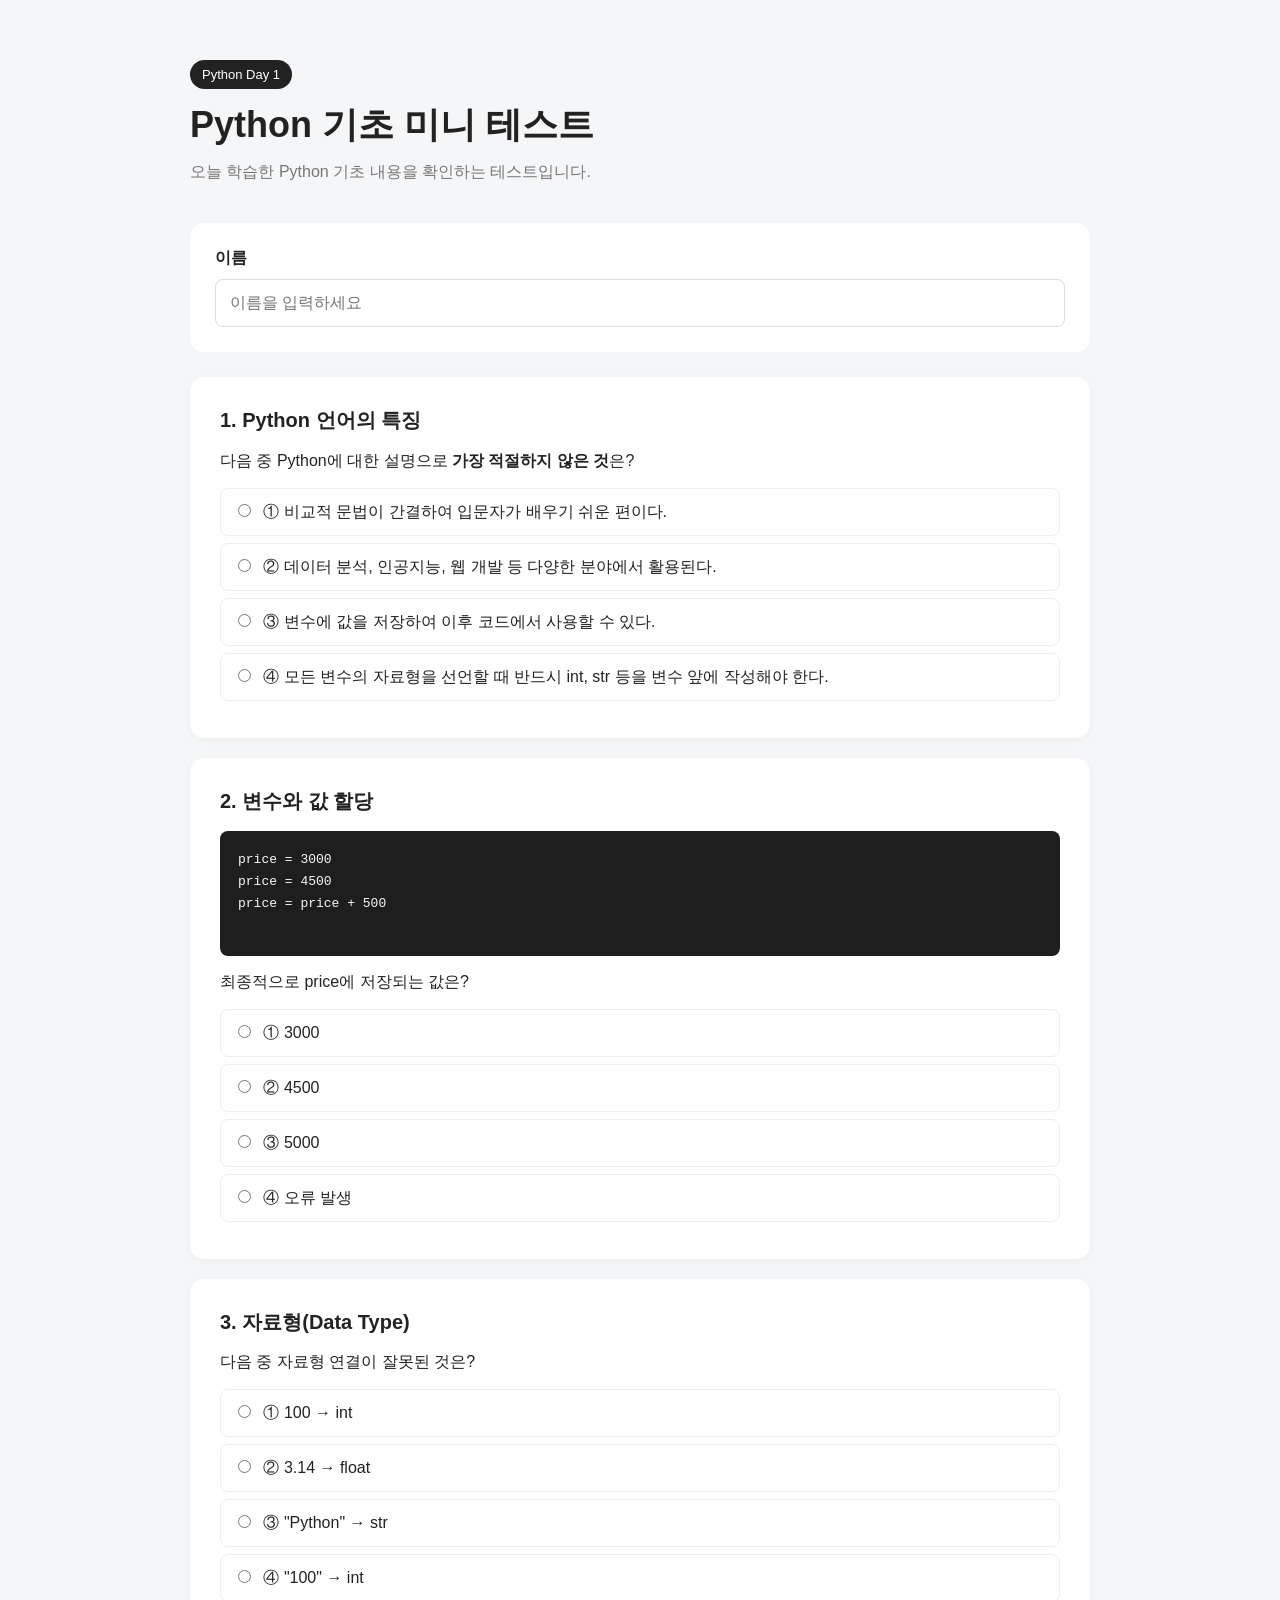
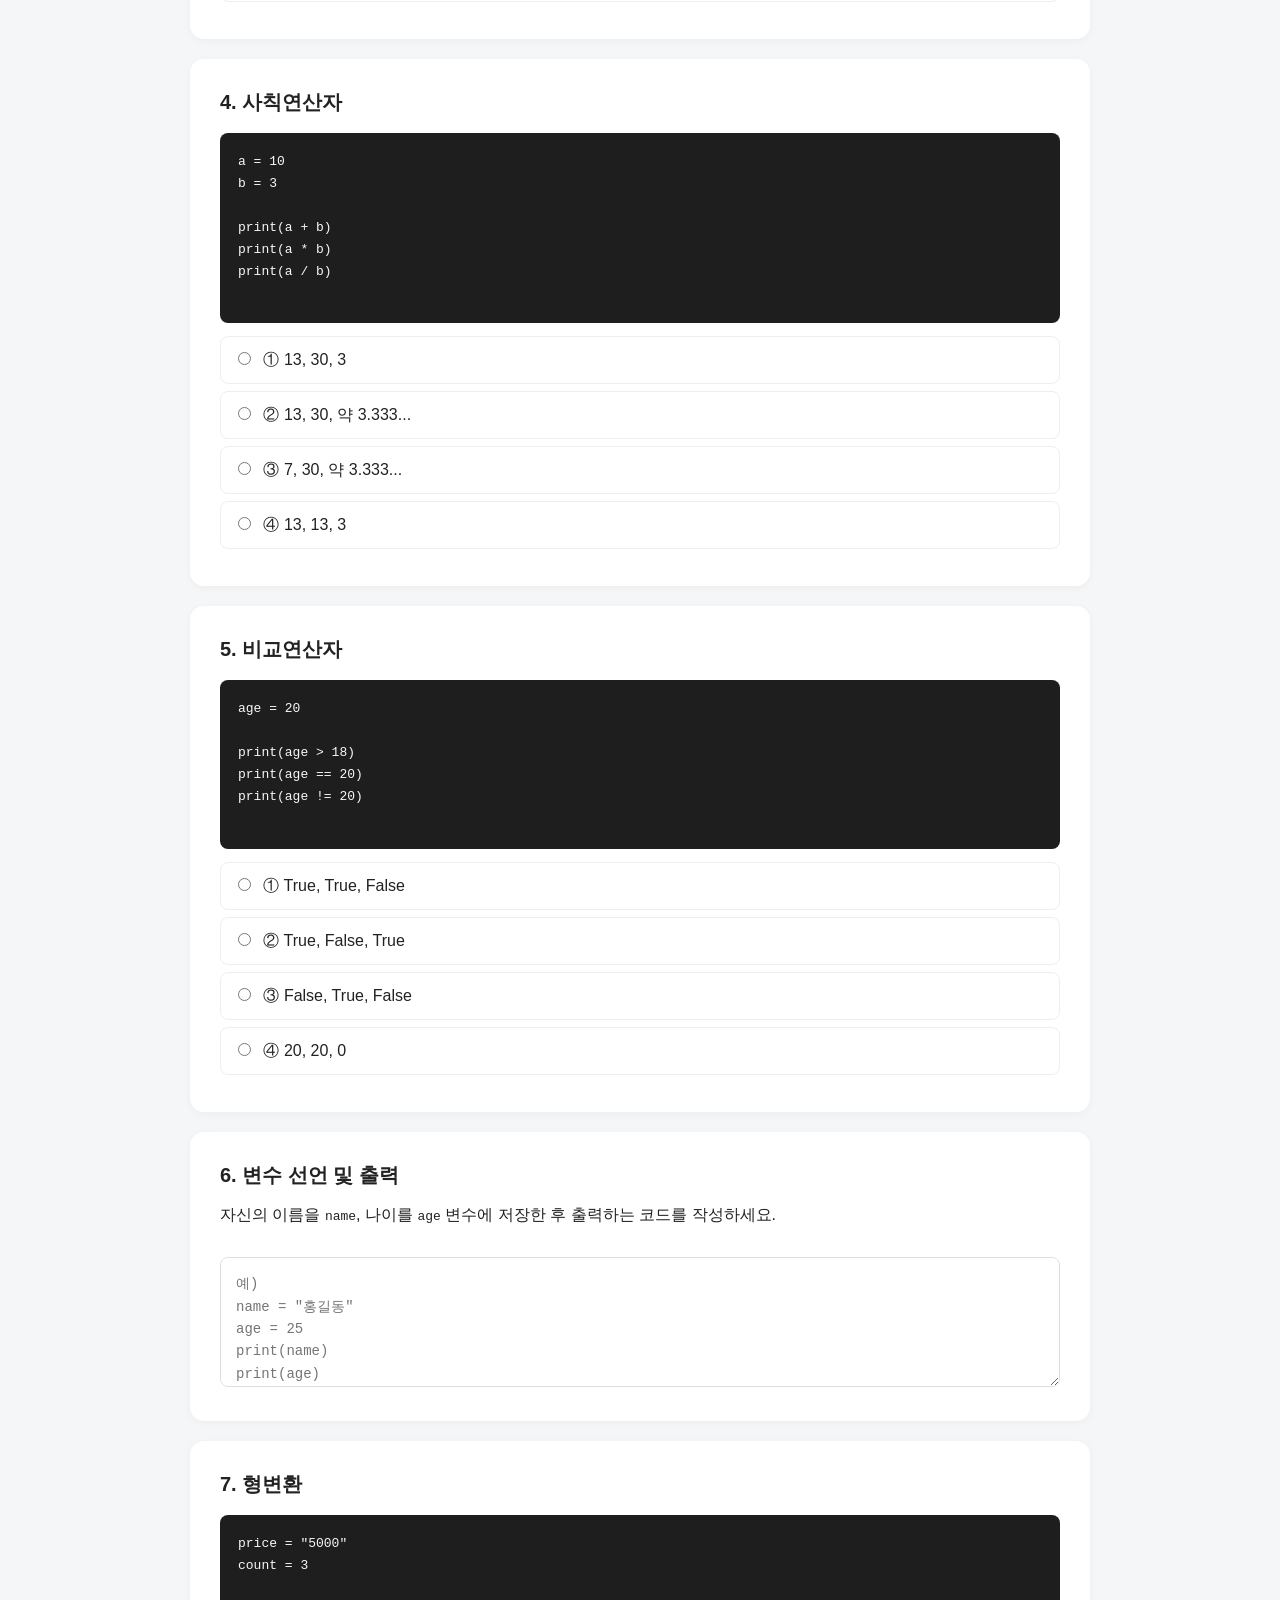
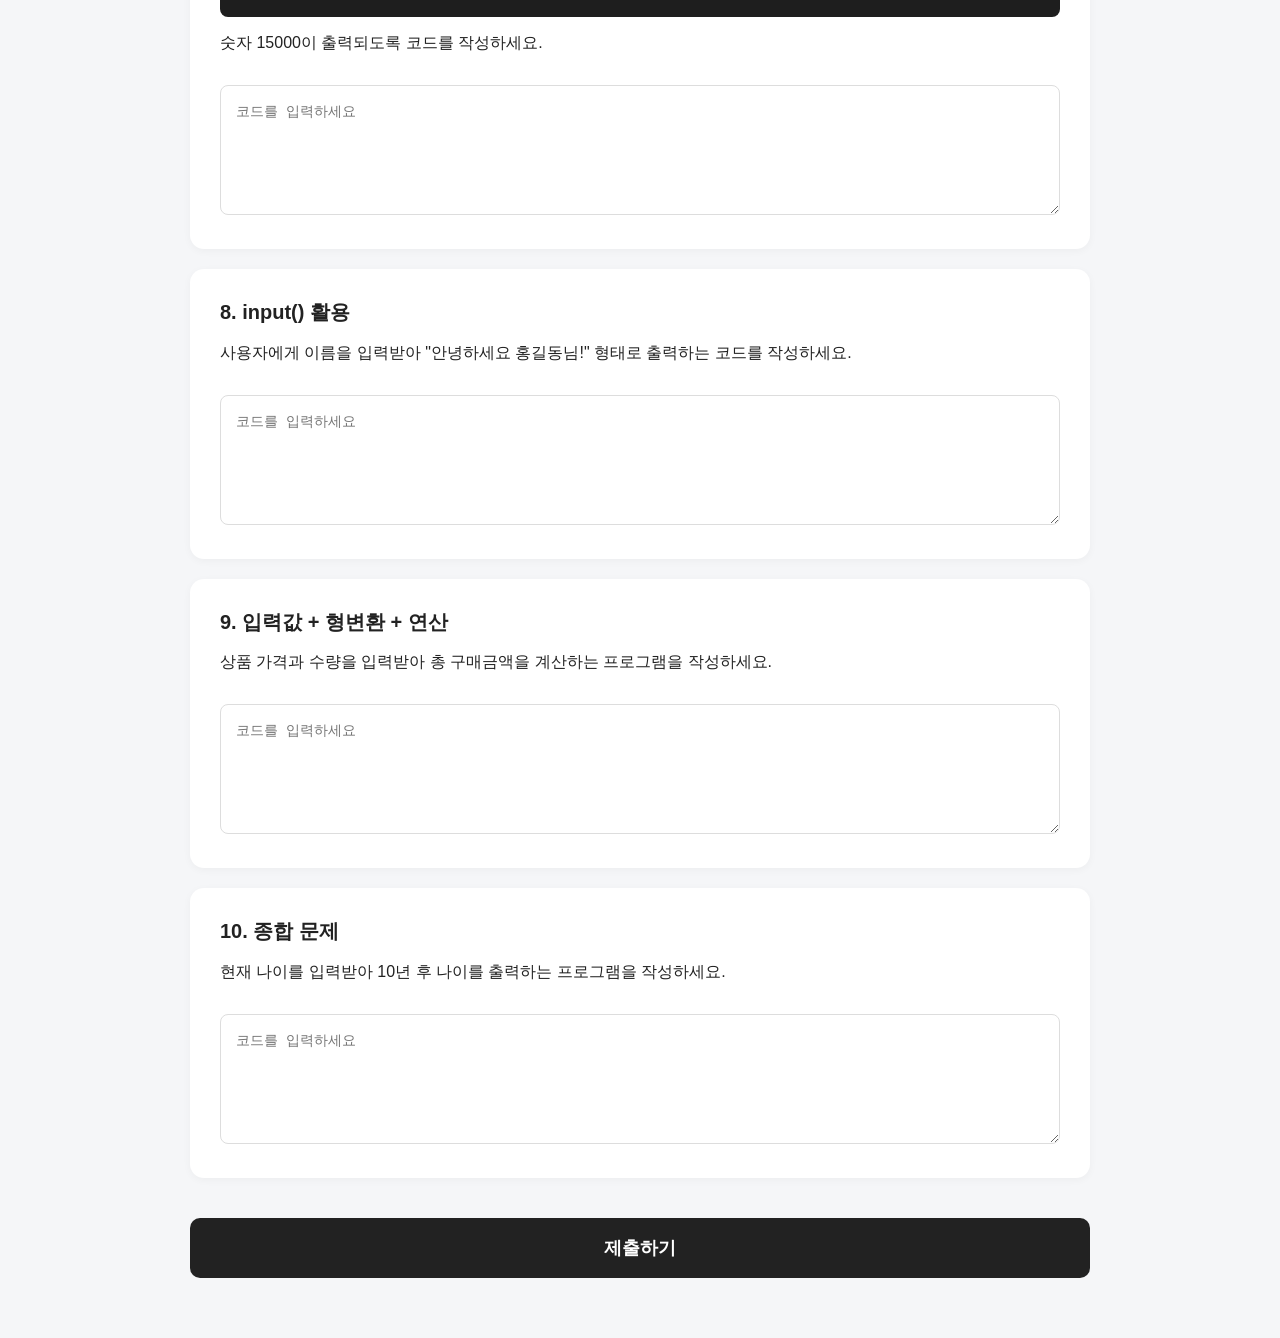
==== index.html @ ed8aebac "first commit" ====
<!doctype html>
<html lang="ko">
  <head>
    <meta charset="UTF-8" />
    <meta name="viewport" content="width=device-width, initial-scale=1.0" />
    <title>Python Day 1 Mini Test</title>
    <link rel="stylesheet" href="style.css" />
  </head>

  <body>
    <div class="container">
      <header>
        <p class="badge">Python Day 1</p>
        <h1>Python 기초 미니 테스트</h1>
        <p class="description">
          오늘 학습한 Python 기초 내용을 확인하는 테스트입니다.
        </p>
      </header>

      <section class="student-info">
        <label for="studentName">이름</label>
        <input type="text" id="studentName" placeholder="이름을 입력하세요" />
      </section>

      <form id="quizForm">
        <!-- 문제 1 -->
        <section class="question" data-question="1">
          <h2>1. Python 언어의 특징</h2>

          <p>
            다음 중 Python에 대한 설명으로
            <strong>가장 적절하지 않은 것</strong>은?
          </p>

          <label>
            <input type="radio" name="q1" value="1" />
            ① 비교적 문법이 간결하여 입문자가 배우기 쉬운 편이다.
          </label>

          <label>
            <input type="radio" name="q1" value="2" />
            ② 데이터 분석, 인공지능, 웹 개발 등 다양한 분야에서 활용된다.
          </label>

          <label>
            <input type="radio" name="q1" value="3" />
            ③ 변수에 값을 저장하여 이후 코드에서 사용할 수 있다.
          </label>

          <label>
            <input type="radio" name="q1" value="4" />
            ④ 모든 변수의 자료형을 선언할 때 반드시 int, str 등을 변수 앞에
            작성해야 한다.
          </label>
        </section>

        <!-- 문제 2 -->
        <section class="question" data-question="2">
          <h2>2. 변수와 값 할당</h2>

          <pre>
price = 3000
price = 4500
price = price + 500
      </pre
          >

          <p>최종적으로 price에 저장되는 값은?</p>

          <label>
            <input type="radio" name="q2" value="1" />
            ① 3000
          </label>

          <label>
            <input type="radio" name="q2" value="2" />
            ② 4500
          </label>

          <label>
            <input type="radio" name="q2" value="3" />
            ③ 5000
          </label>

          <label>
            <input type="radio" name="q2" value="4" />
            ④ 오류 발생
          </label>
        </section>

        <!-- 문제 3 -->
        <section class="question">
          <h2>3. 자료형(Data Type)</h2>

          <p>다음 중 자료형 연결이 잘못된 것은?</p>

          <label>
            <input type="radio" name="q3" value="1" />
            ① 100 → int
          </label>

          <label>
            <input type="radio" name="q3" value="2" />
            ② 3.14 → float
          </label>

          <label>
            <input type="radio" name="q3" value="3" />
            ③ "Python" → str
          </label>

          <label>
            <input type="radio" name="q3" value="4" />
            ④ "100" → int
          </label>
        </section>

        <!-- 문제 4 -->
        <section class="question">
          <h2>4. 사칙연산자</h2>

          <pre>
a = 10
b = 3

print(a + b)
print(a * b)
print(a / b)
      </pre
          >

          <label>
            <input type="radio" name="q4" value="1" />
            ① 13, 30, 3
          </label>

          <label>
            <input type="radio" name="q4" value="2" />
            ② 13, 30, 약 3.333...
          </label>

          <label>
            <input type="radio" name="q4" value="3" />
            ③ 7, 30, 약 3.333...
          </label>

          <label>
            <input type="radio" name="q4" value="4" />
            ④ 13, 13, 3
          </label>
        </section>

        <!-- 문제 5 -->
        <section class="question">
          <h2>5. 비교연산자</h2>

          <pre>
age = 20

print(age > 18)
print(age == 20)
print(age != 20)
      </pre
          >

          <label>
            <input type="radio" name="q5" value="1" />
            ① True, True, False
          </label>

          <label>
            <input type="radio" name="q5" value="2" />
            ② True, False, True
          </label>

          <label>
            <input type="radio" name="q5" value="3" />
            ③ False, True, False
          </label>

          <label>
            <input type="radio" name="q5" value="4" />
            ④ 20, 20, 0
          </label>
        </section>

        <!-- 문제 6 -->
        <section class="question">
          <h2>6. 변수 선언 및 출력</h2>

          <p>
            자신의 이름을 <code>name</code>, 나이를 <code>age</code> 변수에
            저장한 후 출력하는 코드를 작성하세요.
          </p>

          <textarea
            name="q6"
            placeholder='예)
name = "홍길동"
age = 25
print(name)
print(age)'
          ></textarea>
        </section>

        <!-- 문제 7 -->
        <section class="question">
          <h2>7. 형변환</h2>

          <pre>
price = "5000"
count = 3
      </pre
          >

          <p>숫자 15000이 출력되도록 코드를 작성하세요.</p>

          <textarea name="q7" placeholder="코드를 입력하세요"></textarea>
        </section>

        <!-- 문제 8 -->
        <section class="question">
          <h2>8. input() 활용</h2>

          <p>
            사용자에게 이름을 입력받아 "안녕하세요 홍길동님!" 형태로 출력하는
            코드를 작성하세요.
          </p>

          <textarea name="q8" placeholder="코드를 입력하세요"></textarea>
        </section>

        <!-- 문제 9 -->
        <section class="question">
          <h2>9. 입력값 + 형변환 + 연산</h2>

          <p>
            상품 가격과 수량을 입력받아 총 구매금액을 계산하는 프로그램을
            작성하세요.
          </p>

          <textarea name="q9" placeholder="코드를 입력하세요"></textarea>
        </section>

        <!-- 문제 10 -->
        <section class="question">
          <h2>10. 종합 문제</h2>

          <p>
            현재 나이를 입력받아 10년 후 나이를 출력하는 프로그램을 작성하세요.
          </p>

          <textarea name="q10" placeholder="코드를 입력하세요"></textarea>
        </section>

        <button type="button" id="submitBtn">제출하기</button>
      </form>

      <div id="result" class="result hidden"></div>
    </div>

    <script src="script.js"></script>
  </body>
</html>
---- style.css ----
* {
  box-sizing: border-box;
}

body {
  margin: 0;
  background: #f5f6f8;
  color: #222;
  font-family:
    Pretendard,
    -apple-system,
    BlinkMacSystemFont,
    "Segoe UI",
    sans-serif;
}

.container {
  width: min(900px, 92%);
  margin: 60px auto;
}

/* Header */

header {
  margin-bottom: 40px;
}

.badge {
  display: inline-block;

  margin: 0 0 12px;
  padding: 7px 12px;

  background: #222;
  color: white;

  border-radius: 20px;

  font-size: 13px;
}

h1 {
  margin: 0;

  font-size: 36px;
}

.description {
  margin-top: 12px;

  color: #777;
}

/* 학생 정보 */

.student-info {
  padding: 25px;
  margin-bottom: 25px;

  background: white;

  border-radius: 14px;
}

.student-info label {
  display: block;

  margin-bottom: 10px;

  font-weight: 700;
}

.student-info input {
  width: 100%;

  padding: 14px;

  border: 1px solid #ddd;
  border-radius: 8px;

  font-size: 16px;
}

/* 문제 */

.question {
  margin-bottom: 20px;
  padding: 30px;

  background: white;

  border-radius: 14px;

  box-shadow: 0 2px 8px rgba(0, 0, 0, 0.04);
}

.question h2 {
  margin-top: 0;

  font-size: 20px;
}

.question label {
  display: block;

  padding: 12px;
  margin: 7px 0;

  border: 1px solid #eee;
  border-radius: 8px;

  cursor: pointer;
}

.question label:hover {
  background: #f8f8f8;
}

.question input {
  margin-right: 8px;
}

/* 코드 */

pre {
  padding: 18px;

  overflow-x: auto;

  background: #1e1e1e;
  color: #f8f8f8;

  border-radius: 8px;

  line-height: 1.7;
}

/* 주관식 */

textarea {
  width: 100%;
  min-height: 130px;

  margin-top: 15px;
  padding: 15px;

  resize: vertical;

  border: 1px solid #ddd;
  border-radius: 8px;

  font-family: Consolas, monospace;
  font-size: 14px;
  line-height: 1.6;
}

/* 버튼 */

#submitBtn {
  width: 100%;

  margin-top: 20px;
  padding: 18px;

  border: 0;
  border-radius: 10px;

  background: #222;
  color: white;

  font-size: 18px;
  font-weight: 700;

  cursor: pointer;
}

#submitBtn:hover {
  background: #444;
}

/* 결과 */

.result {
  margin-top: 30px;
  padding: 30px;

  background: white;

  border-radius: 14px;
}

.hidden {
  display: none;
}
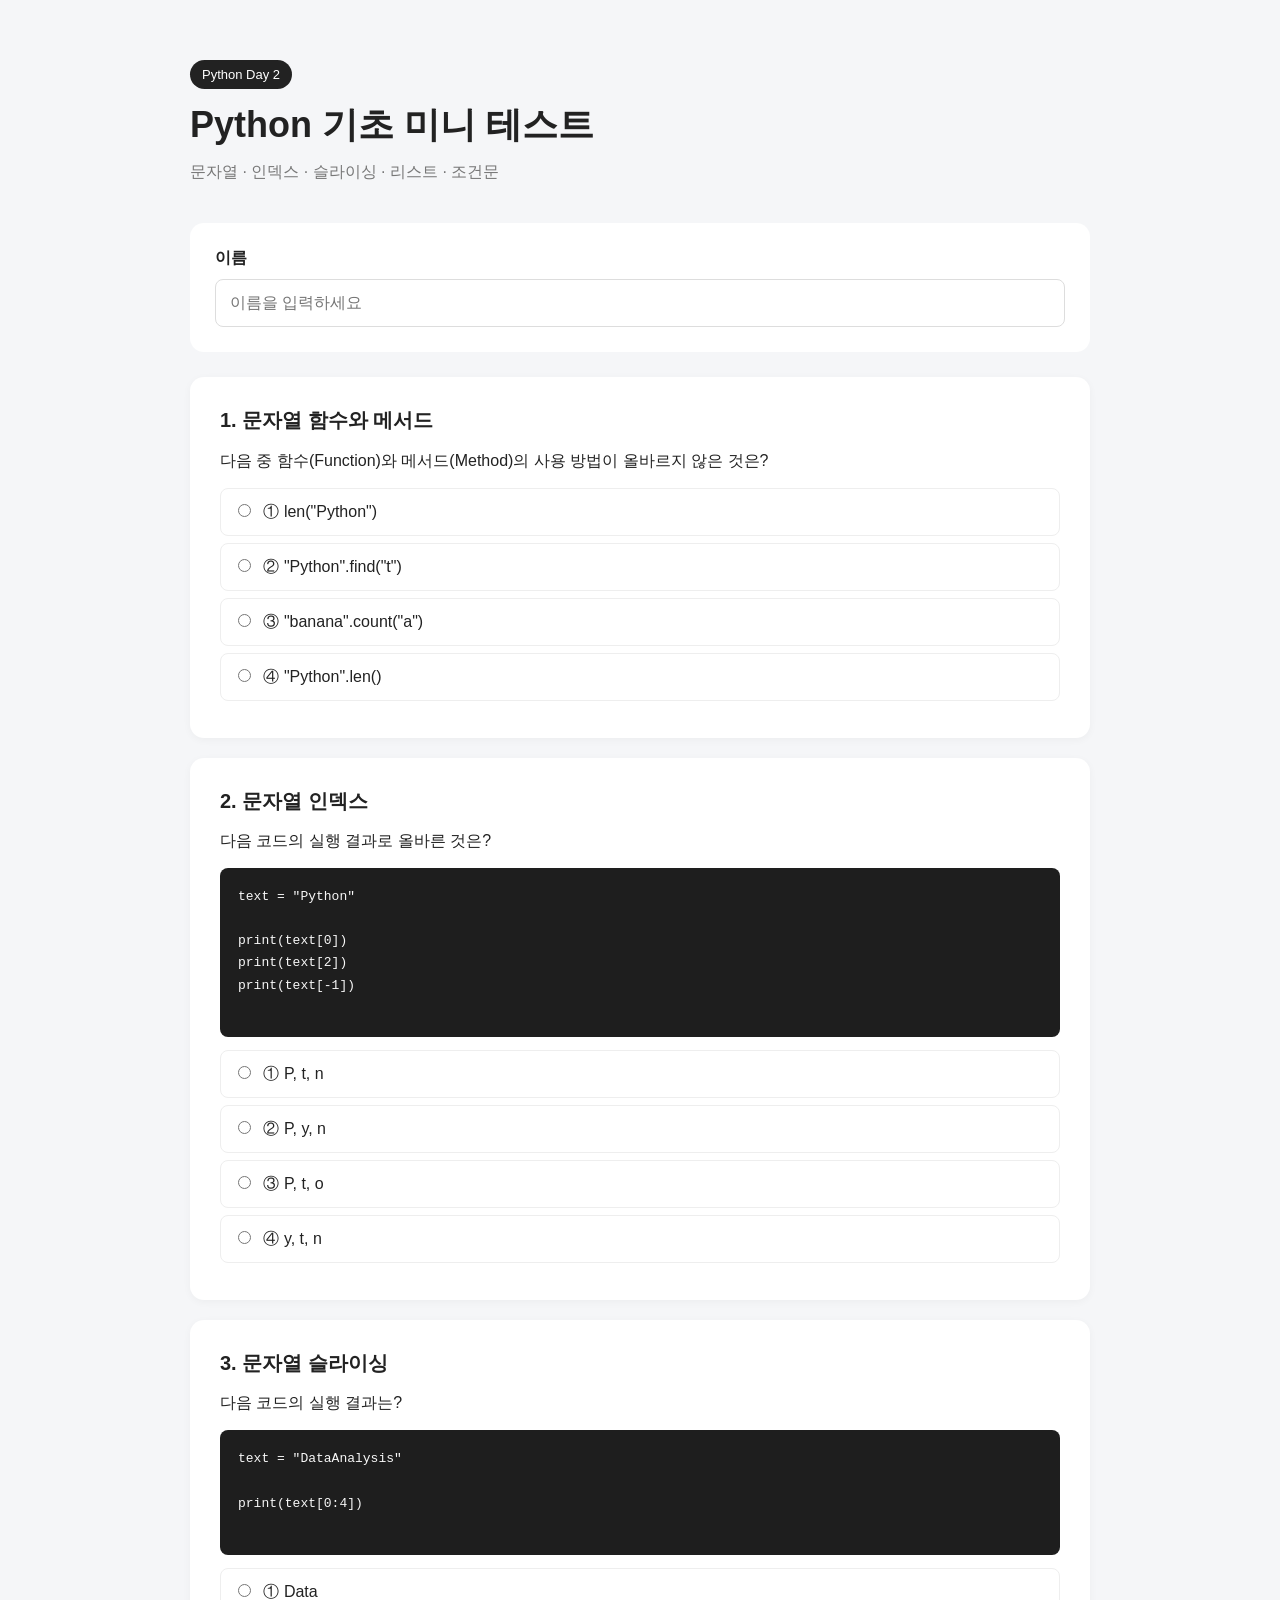
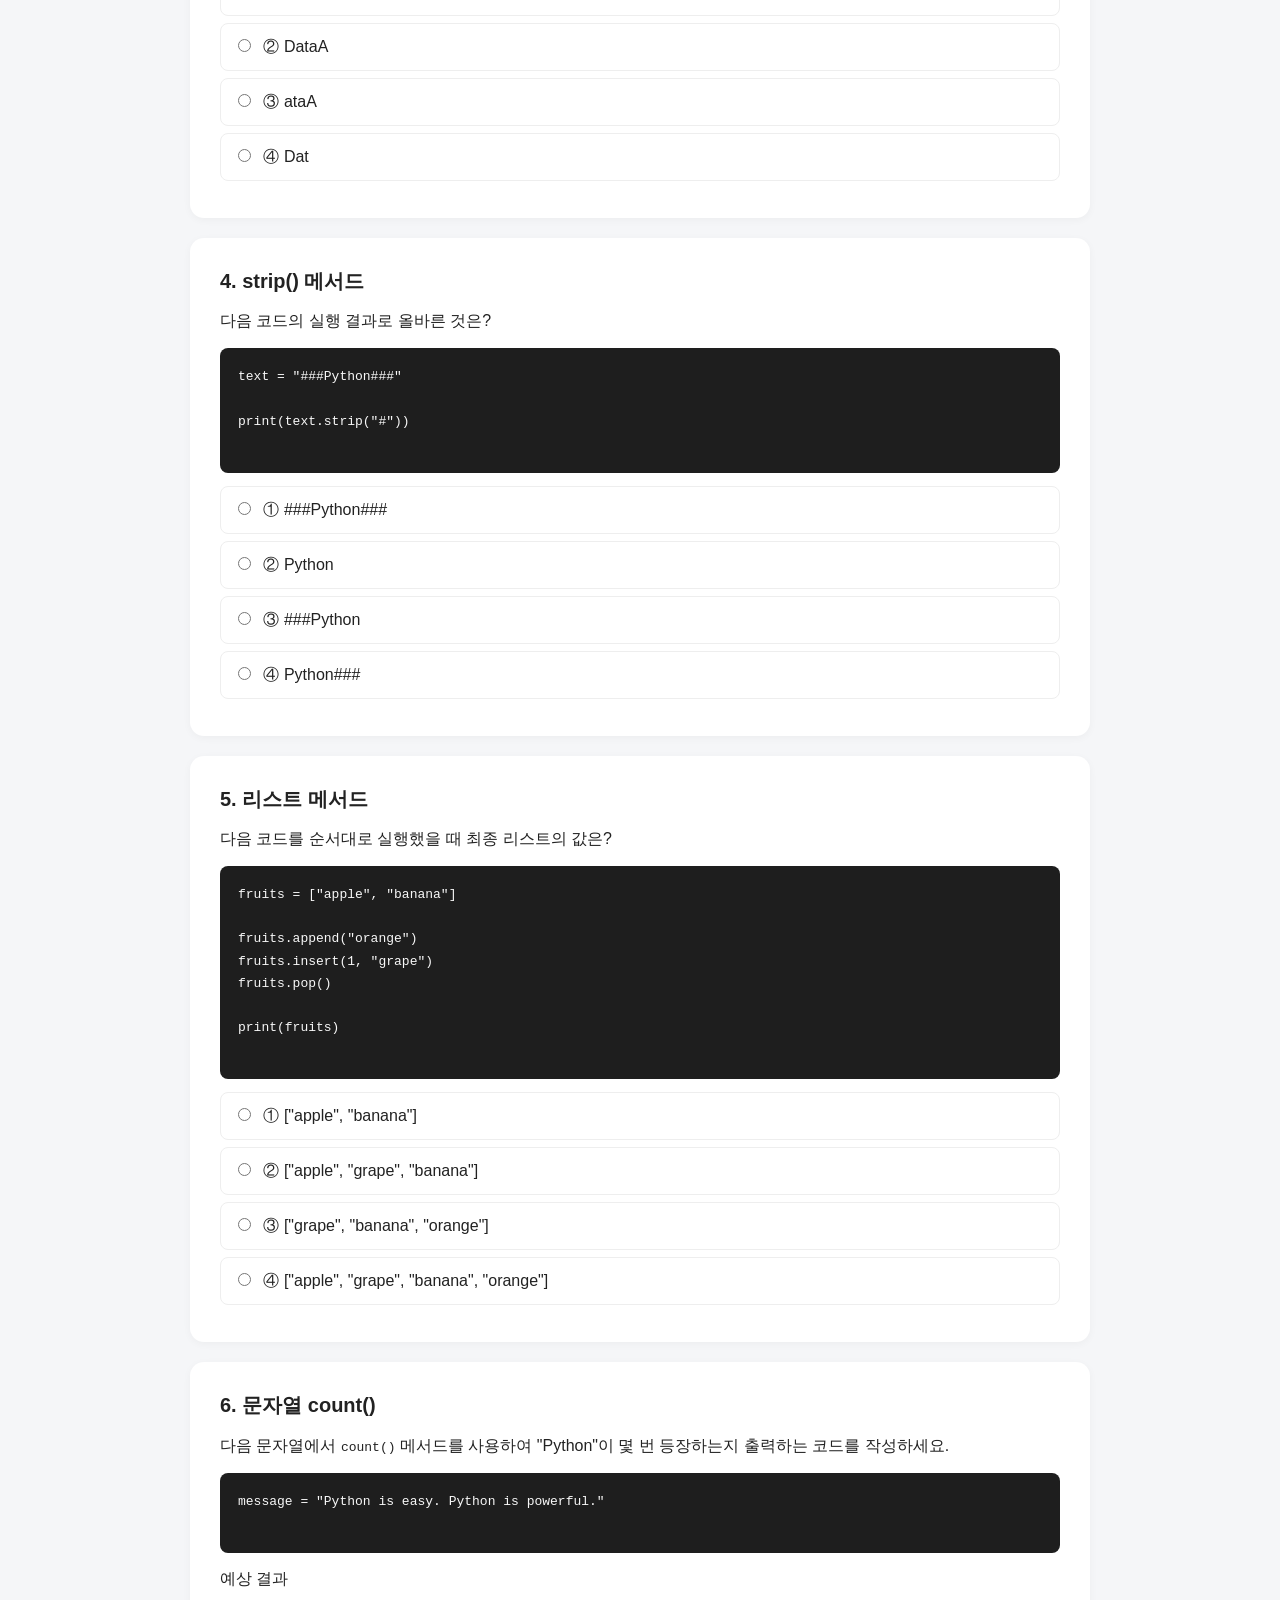
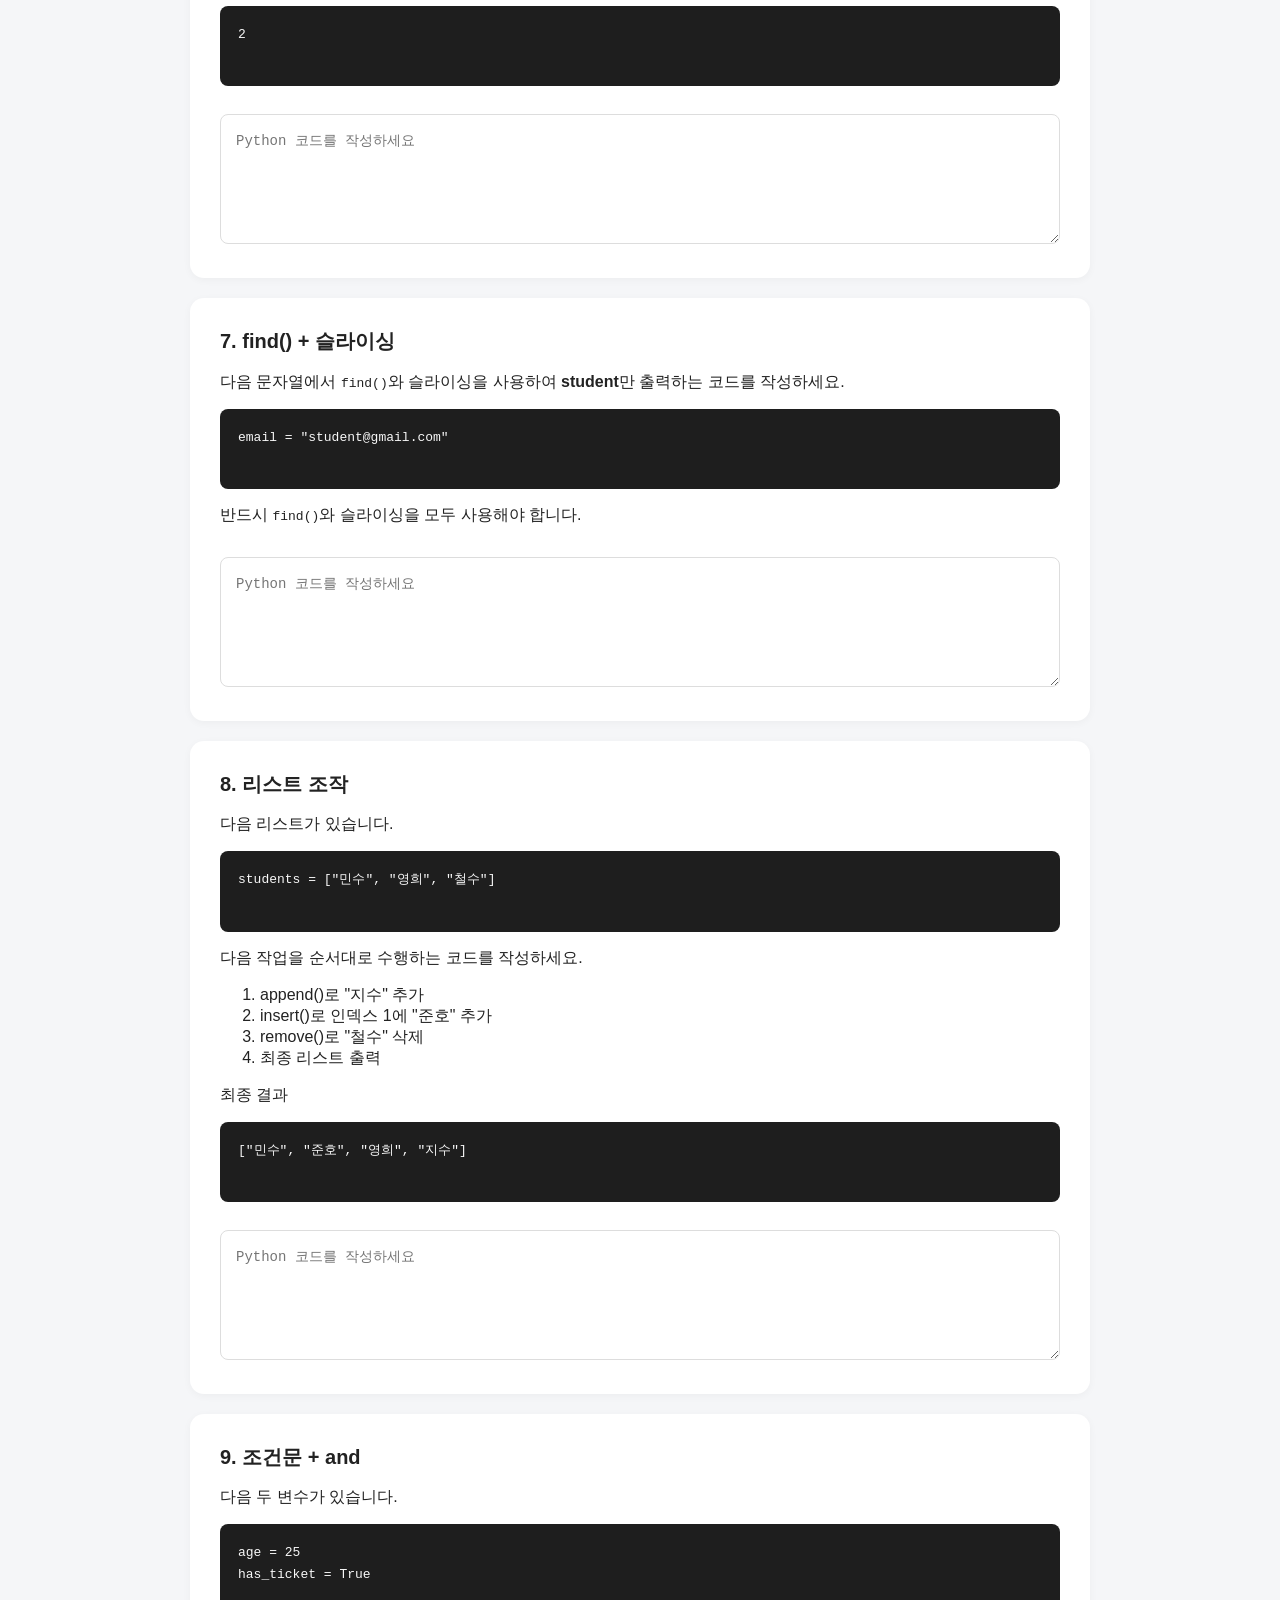
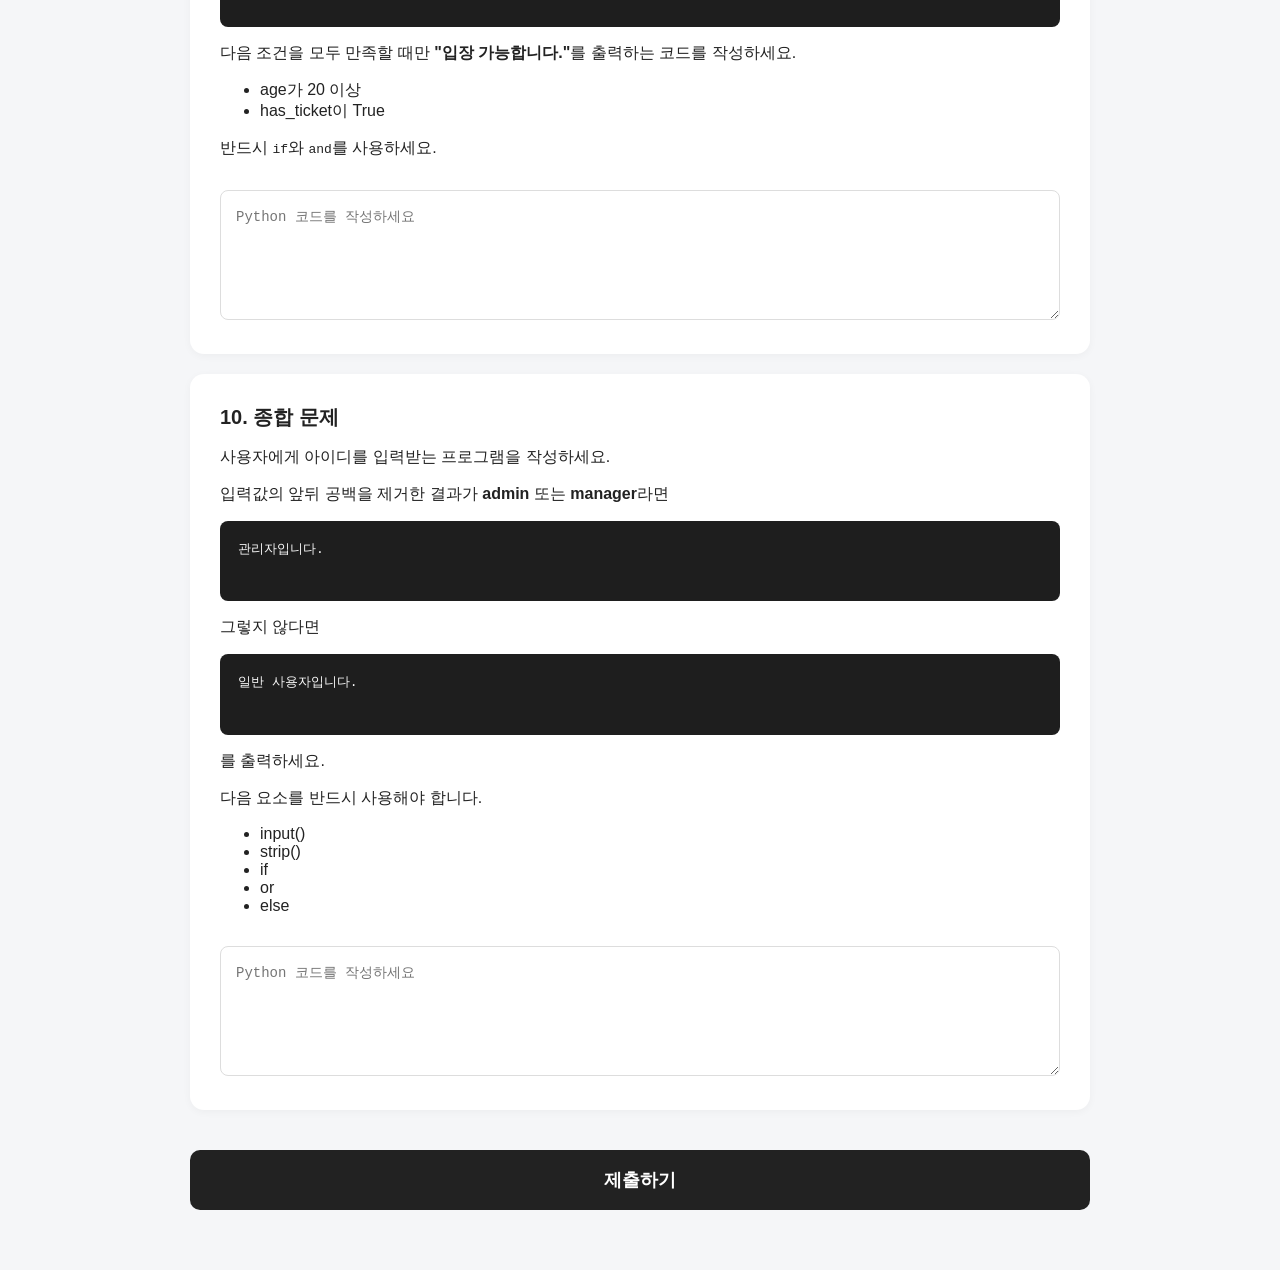
==== commit a37be0a2: "third commit" ====
--- a/index.html
+++ b/index.html
@@ -3,258 +3,381 @@
   <head>
     <meta charset="UTF-8" />
     <meta name="viewport" content="width=device-width, initial-scale=1.0" />
-    <title>Python Day 1 Mini Test</title>
+
+    <title>Python Day 2 Mini Test</title>
+
     <link rel="stylesheet" href="style.css" />
   </head>
 
   <body>
     <div class="container">
       <header>
-        <p class="badge">Python Day 1</p>
+        <p class="badge">Python Day 2</p>
+
         <h1>Python 기초 미니 테스트</h1>
-        <p class="description">
-          오늘 학습한 Python 기초 내용을 확인하는 테스트입니다.
-        </p>
+
+        <p class="description">문자열 · 인덱스 · 슬라이싱 · 리스트 · 조건문</p>
       </header>
 
+      <!-- 학생 이름 -->
       <section class="student-info">
-        <label for="studentName">이름</label>
+        <label for="studentName"> 이름 </label>
+
         <input type="text" id="studentName" placeholder="이름을 입력하세요" />
       </section>
 
       <form id="quizForm">
-        <!-- 문제 1 -->
-        <section class="question" data-question="1">
-          <h2>1. Python 언어의 특징</h2>
-
-          <p>
-            다음 중 Python에 대한 설명으로
-            <strong>가장 적절하지 않은 것</strong>은?
+        <!-- ======================================
+         문제 1
+    ======================================= -->
+
+        <section class="question">
+          <h2>1. 문자열 함수와 메서드</h2>
+
+          <p>
+            다음 중 함수(Function)와 메서드(Method)의 사용 방법이 올바르지 않은
+            것은?
           </p>
 
           <label>
             <input type="radio" name="q1" value="1" />
-            ① 비교적 문법이 간결하여 입문자가 배우기 쉬운 편이다.
+            ① len("Python")
           </label>
 
           <label>
             <input type="radio" name="q1" value="2" />
-            ② 데이터 분석, 인공지능, 웹 개발 등 다양한 분야에서 활용된다.
+            ② "Python".find("t")
           </label>
 
           <label>
             <input type="radio" name="q1" value="3" />
-            ③ 변수에 값을 저장하여 이후 코드에서 사용할 수 있다.
+            ③ "banana".count("a")
           </label>
 
           <label>
             <input type="radio" name="q1" value="4" />
-            ④ 모든 변수의 자료형을 선언할 때 반드시 int, str 등을 변수 앞에
-            작성해야 한다.
-          </label>
-        </section>
-
-        <!-- 문제 2 -->
-        <section class="question" data-question="2">
-          <h2>2. 변수와 값 할당</h2>
-
-          <pre>
-price = 3000
-price = 4500
-price = price + 500
-      </pre
-          >
-
-          <p>최종적으로 price에 저장되는 값은?</p>
+            ④ "Python".len()
+          </label>
+        </section>
+
+        <!-- ======================================
+         문제 2
+    ======================================= -->
+
+        <section class="question">
+          <h2>2. 문자열 인덱스</h2>
+
+          <p>다음 코드의 실행 결과로 올바른 것은?</p>
+
+          <pre>
+text = "Python"
+
+print(text[0])
+print(text[2])
+print(text[-1])
+      </pre
+          >
 
           <label>
             <input type="radio" name="q2" value="1" />
-            ① 3000
+            ① P, t, n
           </label>
 
           <label>
             <input type="radio" name="q2" value="2" />
-            ② 4500
+            ② P, y, n
           </label>
 
           <label>
             <input type="radio" name="q2" value="3" />
-            ③ 5000
+            ③ P, t, o
           </label>
 
           <label>
             <input type="radio" name="q2" value="4" />
-            ④ 오류 발생
-          </label>
-        </section>
-
-        <!-- 문제 3 -->
-        <section class="question">
-          <h2>3. 자료형(Data Type)</h2>
-
-          <p>다음 중 자료형 연결이 잘못된 것은?</p>
+            ④ y, t, n
+          </label>
+        </section>
+
+        <!-- ======================================
+         문제 3
+    ======================================= -->
+
+        <section class="question">
+          <h2>3. 문자열 슬라이싱</h2>
+
+          <p>다음 코드의 실행 결과는?</p>
+
+          <pre>
+text = "DataAnalysis"
+
+print(text[0:4])
+      </pre
+          >
 
           <label>
             <input type="radio" name="q3" value="1" />
-            ① 100 → int
+            ① Data
           </label>
 
           <label>
             <input type="radio" name="q3" value="2" />
-            ② 3.14 → float
+            ② DataA
           </label>
 
           <label>
             <input type="radio" name="q3" value="3" />
-            ③ "Python" → str
+            ③ ataA
           </label>
 
           <label>
             <input type="radio" name="q3" value="4" />
-            ④ "100" → int
-          </label>
-        </section>
-
-        <!-- 문제 4 -->
-        <section class="question">
-          <h2>4. 사칙연산자</h2>
-
-          <pre>
-a = 10
-b = 3
-
-print(a + b)
-print(a * b)
-print(a / b)
+            ④ Dat
+          </label>
+        </section>
+
+        <!-- ======================================
+         문제 4
+    ======================================= -->
+
+        <section class="question">
+          <h2>4. strip() 메서드</h2>
+
+          <p>다음 코드의 실행 결과로 올바른 것은?</p>
+
+          <pre>
+text = "###Python###"
+
+print(text.strip("#"))
       </pre
           >
 
           <label>
             <input type="radio" name="q4" value="1" />
-            ① 13, 30, 3
+            ① ###Python###
           </label>
 
           <label>
             <input type="radio" name="q4" value="2" />
-            ② 13, 30, 약 3.333...
+            ② Python
           </label>
 
           <label>
             <input type="radio" name="q4" value="3" />
-            ③ 7, 30, 약 3.333...
+            ③ ###Python
           </label>
 
           <label>
             <input type="radio" name="q4" value="4" />
-            ④ 13, 13, 3
-          </label>
-        </section>
-
-        <!-- 문제 5 -->
-        <section class="question">
-          <h2>5. 비교연산자</h2>
-
-          <pre>
-age = 20
-
-print(age > 18)
-print(age == 20)
-print(age != 20)
+            ④ Python###
+          </label>
+        </section>
+
+        <!-- ======================================
+         문제 5
+    ======================================= -->
+
+        <section class="question">
+          <h2>5. 리스트 메서드</h2>
+
+          <p>다음 코드를 순서대로 실행했을 때 최종 리스트의 값은?</p>
+
+          <pre>
+fruits = ["apple", "banana"]
+
+fruits.append("orange")
+fruits.insert(1, "grape")
+fruits.pop()
+
+print(fruits)
       </pre
           >
 
           <label>
             <input type="radio" name="q5" value="1" />
-            ① True, True, False
+            ① ["apple", "banana"]
           </label>
 
           <label>
             <input type="radio" name="q5" value="2" />
-            ② True, False, True
+            ② ["apple", "grape", "banana"]
           </label>
 
           <label>
             <input type="radio" name="q5" value="3" />
-            ③ False, True, False
+            ③ ["grape", "banana", "orange"]
           </label>
 
           <label>
             <input type="radio" name="q5" value="4" />
-            ④ 20, 20, 0
-          </label>
-        </section>
-
-        <!-- 문제 6 -->
-        <section class="question">
-          <h2>6. 변수 선언 및 출력</h2>
-
-          <p>
-            자신의 이름을 <code>name</code>, 나이를 <code>age</code> 변수에
-            저장한 후 출력하는 코드를 작성하세요.
-          </p>
+            ④ ["apple", "grape", "banana", "orange"]
+          </label>
+        </section>
+
+        <!-- ======================================
+         문제 6
+    ======================================= -->
+
+        <section class="question">
+          <h2>6. 문자열 count()</h2>
+
+          <p>
+            다음 문자열에서
+            <code>count()</code> 메서드를 사용하여 "Python"이 몇 번 등장하는지
+            출력하는 코드를 작성하세요.
+          </p>
+
+          <pre>
+message = "Python is easy. Python is powerful."
+      </pre
+          >
+
+          <p>예상 결과</p>
+
+          <pre>
+2
+      </pre
+          >
+
+          <textarea name="q6" placeholder="Python 코드를 작성하세요"></textarea>
+        </section>
+
+        <!-- ======================================
+         문제 7
+    ======================================= -->
+
+        <section class="question">
+          <h2>7. find() + 슬라이싱</h2>
+
+          <p>
+            다음 문자열에서
+            <code>find()</code>와 슬라이싱을 사용하여 <strong>student</strong>만
+            출력하는 코드를 작성하세요.
+          </p>
+
+          <pre>
+email = "student@gmail.com"
+      </pre
+          >
+
+          <p>반드시 <code>find()</code>와 슬라이싱을 모두 사용해야 합니다.</p>
+
+          <textarea name="q7" placeholder="Python 코드를 작성하세요"></textarea>
+        </section>
+
+        <!-- ======================================
+         문제 8
+    ======================================= -->
+
+        <section class="question">
+          <h2>8. 리스트 조작</h2>
+
+          <p>다음 리스트가 있습니다.</p>
+
+          <pre>
+students = ["민수", "영희", "철수"]
+      </pre
+          >
+
+          <p>다음 작업을 순서대로 수행하는 코드를 작성하세요.</p>
+
+          <ol>
+            <li>append()로 "지수" 추가</li>
+            <li>insert()로 인덱스 1에 "준호" 추가</li>
+            <li>remove()로 "철수" 삭제</li>
+            <li>최종 리스트 출력</li>
+          </ol>
+
+          <p>최종 결과</p>
+
+          <pre>
+["민수", "준호", "영희", "지수"]
+      </pre
+          >
+
+          <textarea name="q8" placeholder="Python 코드를 작성하세요"></textarea>
+        </section>
+
+        <!-- ======================================
+         문제 9
+    ======================================= -->
+
+        <section class="question">
+          <h2>9. 조건문 + and</h2>
+
+          <p>다음 두 변수가 있습니다.</p>
+
+          <pre>
+age = 25
+has_ticket = True
+      </pre
+          >
+
+          <p>
+            다음 조건을 모두 만족할 때만
+            <strong>"입장 가능합니다."</strong>를 출력하는 코드를 작성하세요.
+          </p>
+
+          <ul>
+            <li>age가 20 이상</li>
+            <li>has_ticket이 True</li>
+          </ul>
+
+          <p>반드시 <code>if</code>와 <code>and</code>를 사용하세요.</p>
+
+          <textarea name="q9" placeholder="Python 코드를 작성하세요"></textarea>
+        </section>
+
+        <!-- ======================================
+         문제 10
+    ======================================= -->
+
+        <section class="question">
+          <h2>10. 종합 문제</h2>
+
+          <p>사용자에게 아이디를 입력받는 프로그램을 작성하세요.</p>
+
+          <p>
+            입력값의 앞뒤 공백을 제거한 결과가
+            <strong>admin</strong> 또는 <strong>manager</strong>라면
+          </p>
+
+          <pre>
+관리자입니다.
+      </pre
+          >
+
+          <p>그렇지 않다면</p>
+
+          <pre>
+일반 사용자입니다.
+      </pre
+          >
+
+          <p>를 출력하세요.</p>
+
+          <p>다음 요소를 반드시 사용해야 합니다.</p>
+
+          <ul>
+            <li>input()</li>
+            <li>strip()</li>
+            <li>if</li>
+            <li>or</li>
+            <li>else</li>
+          </ul>
 
           <textarea
-            name="q6"
-            placeholder='예)
-name = "홍길동"
-age = 25
-print(name)
-print(age)'
+            name="q10"
+            placeholder="Python 코드를 작성하세요"
           ></textarea>
         </section>
 
-        <!-- 문제 7 -->
-        <section class="question">
-          <h2>7. 형변환</h2>
-
-          <pre>
-price = "5000"
-count = 3
-      </pre
-          >
-
-          <p>숫자 15000이 출력되도록 코드를 작성하세요.</p>
-
-          <textarea name="q7" placeholder="코드를 입력하세요"></textarea>
-        </section>
-
-        <!-- 문제 8 -->
-        <section class="question">
-          <h2>8. input() 활용</h2>
-
-          <p>
-            사용자에게 이름을 입력받아 "안녕하세요 홍길동님!" 형태로 출력하는
-            코드를 작성하세요.
-          </p>
-
-          <textarea name="q8" placeholder="코드를 입력하세요"></textarea>
-        </section>
-
-        <!-- 문제 9 -->
-        <section class="question">
-          <h2>9. 입력값 + 형변환 + 연산</h2>
-
-          <p>
-            상품 가격과 수량을 입력받아 총 구매금액을 계산하는 프로그램을
-            작성하세요.
-          </p>
-
-          <textarea name="q9" placeholder="코드를 입력하세요"></textarea>
-        </section>
-
-        <!-- 문제 10 -->
-        <section class="question">
-          <h2>10. 종합 문제</h2>
-
-          <p>
-            현재 나이를 입력받아 10년 후 나이를 출력하는 프로그램을 작성하세요.
-          </p>
-
-          <textarea name="q10" placeholder="코드를 입력하세요"></textarea>
-        </section>
+        <!-- 제출 버튼 -->
 
         <button type="button" id="submitBtn">제출하기</button>
       </form>
+
+      <!-- 결과 -->
 
       <div id="result" class="result hidden"></div>
     </div>
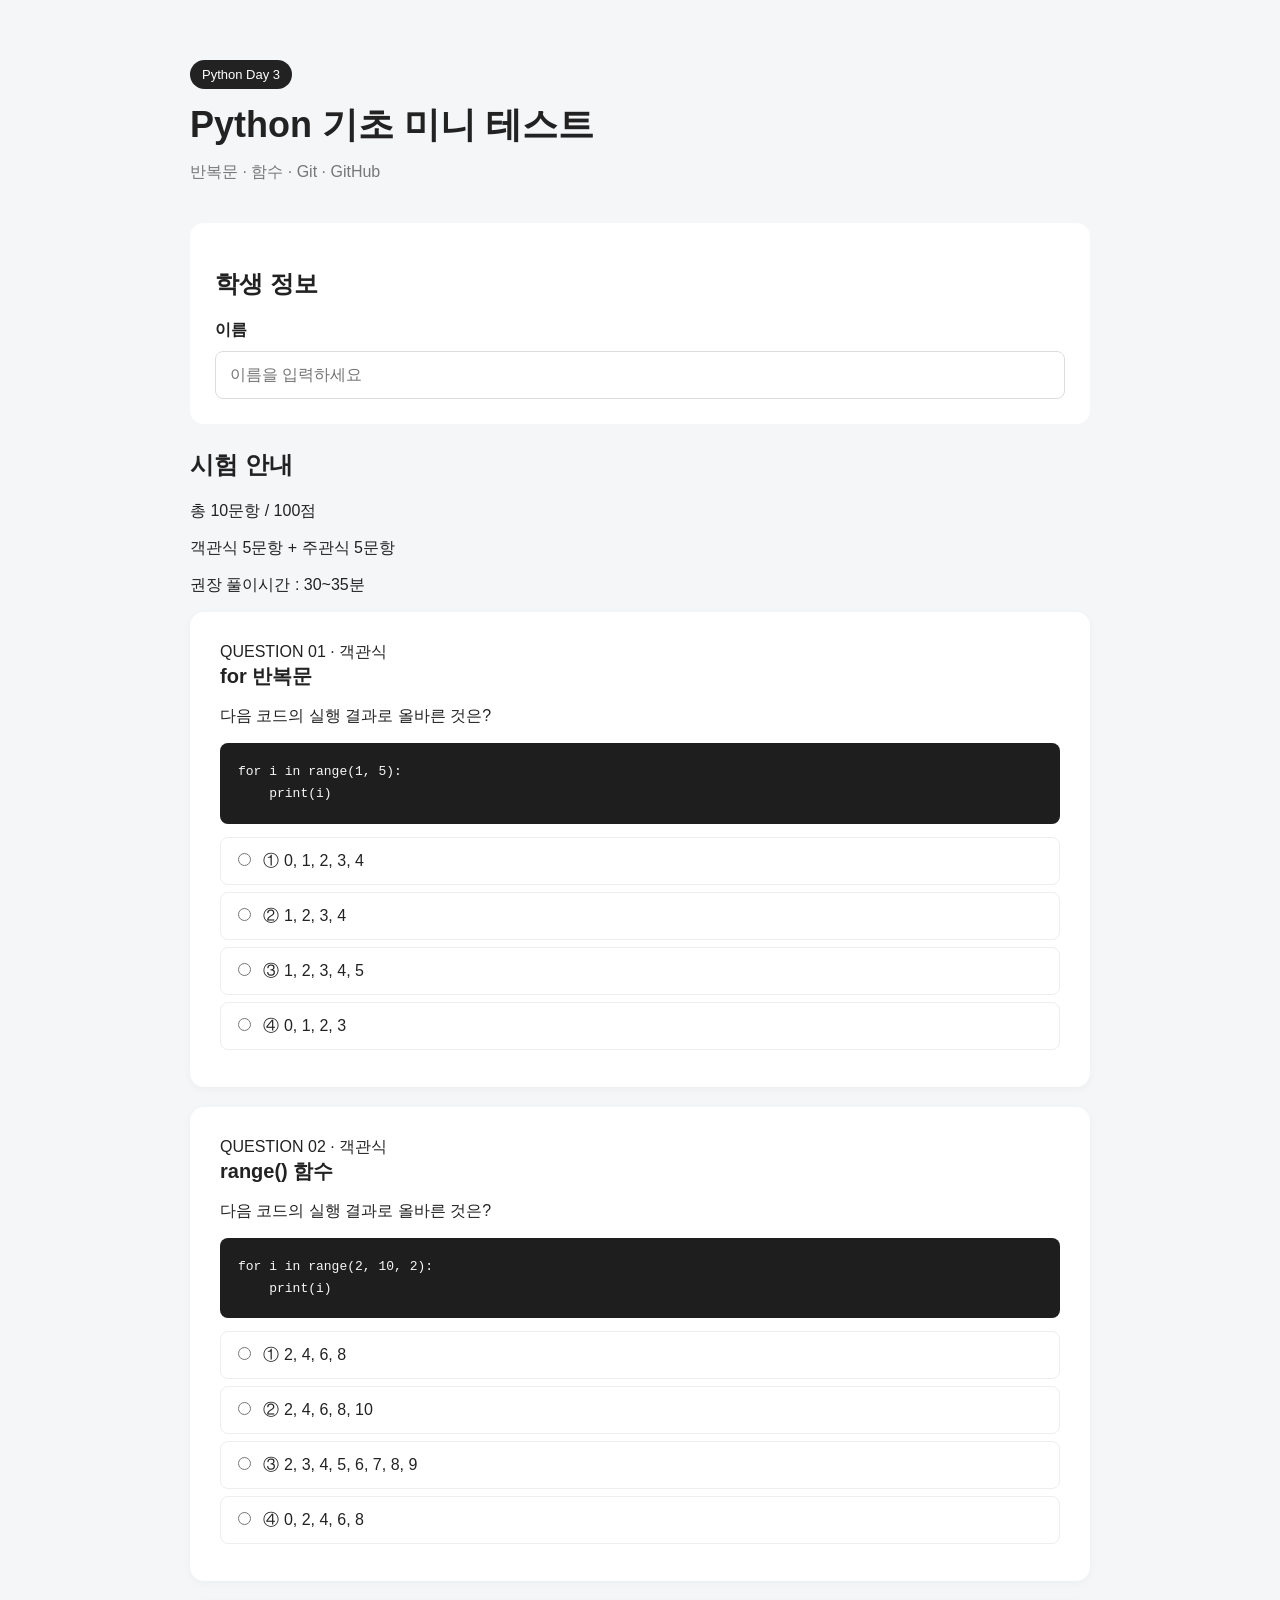
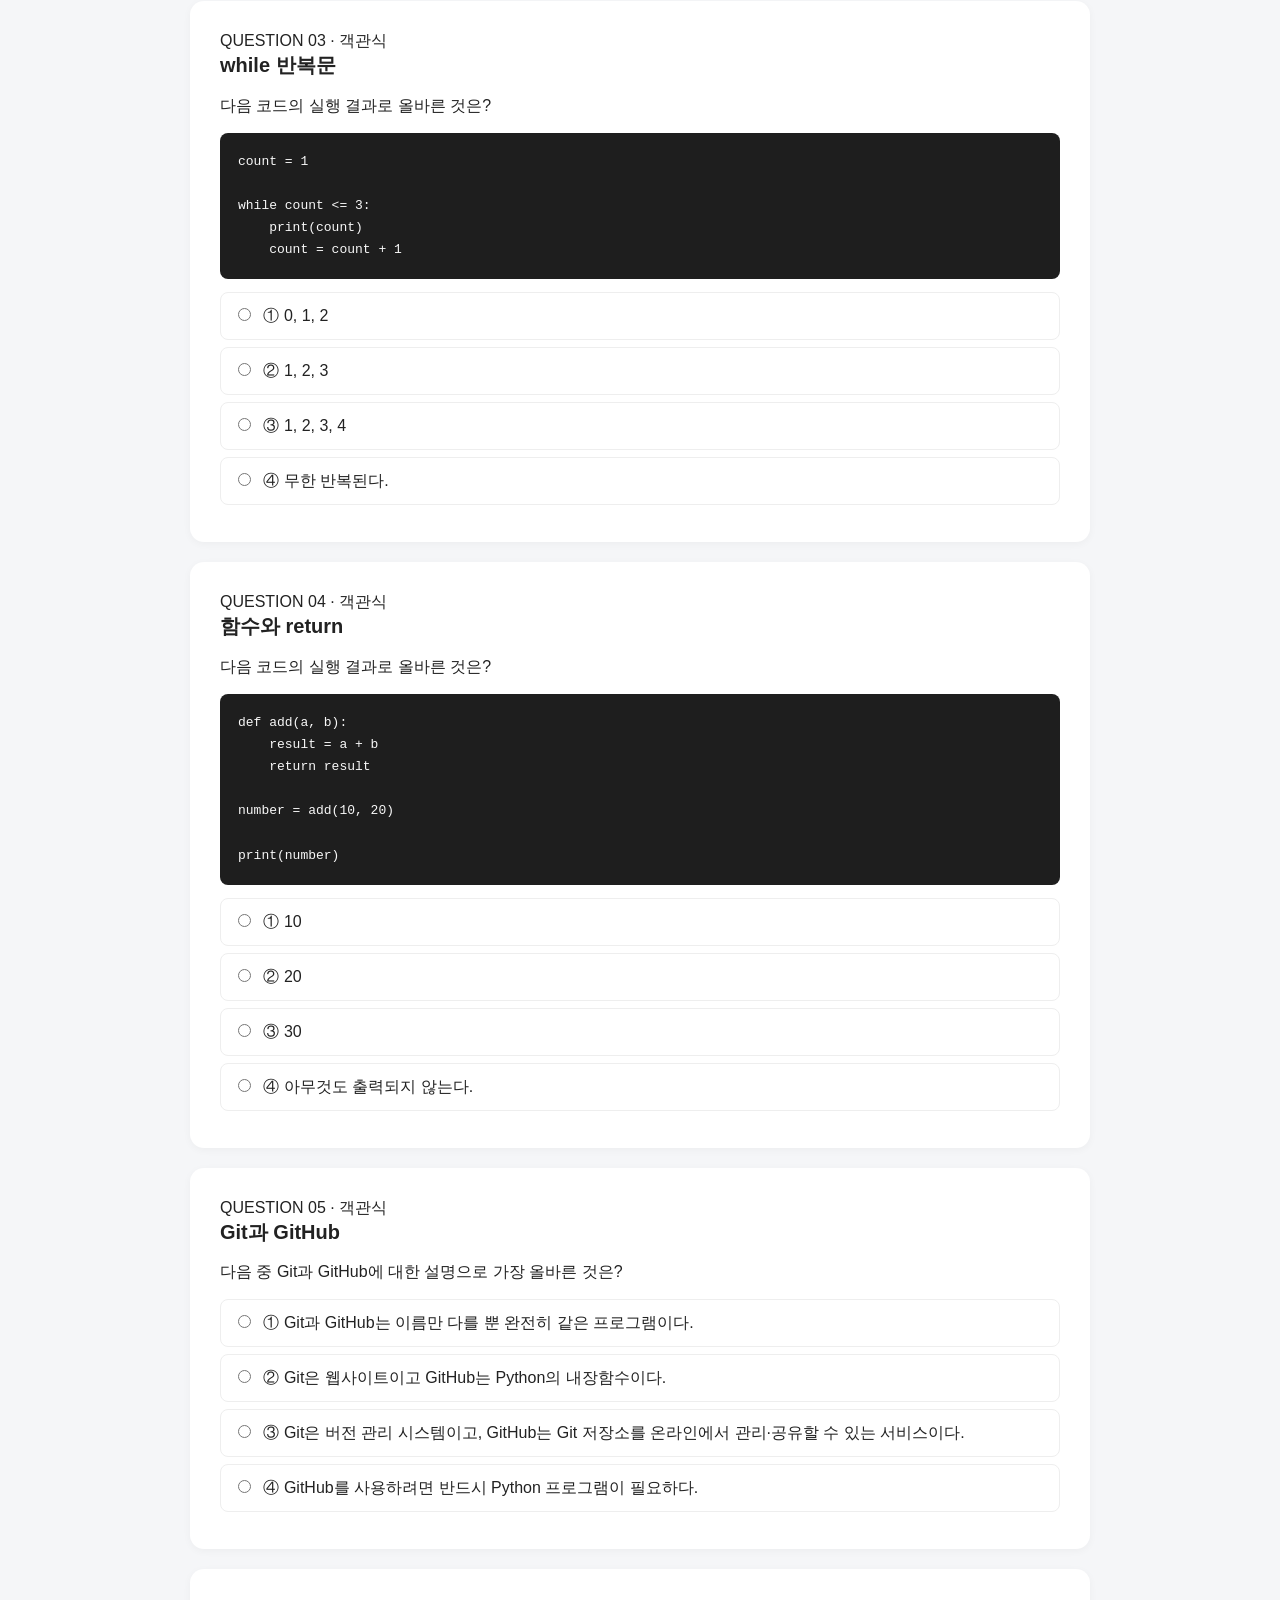
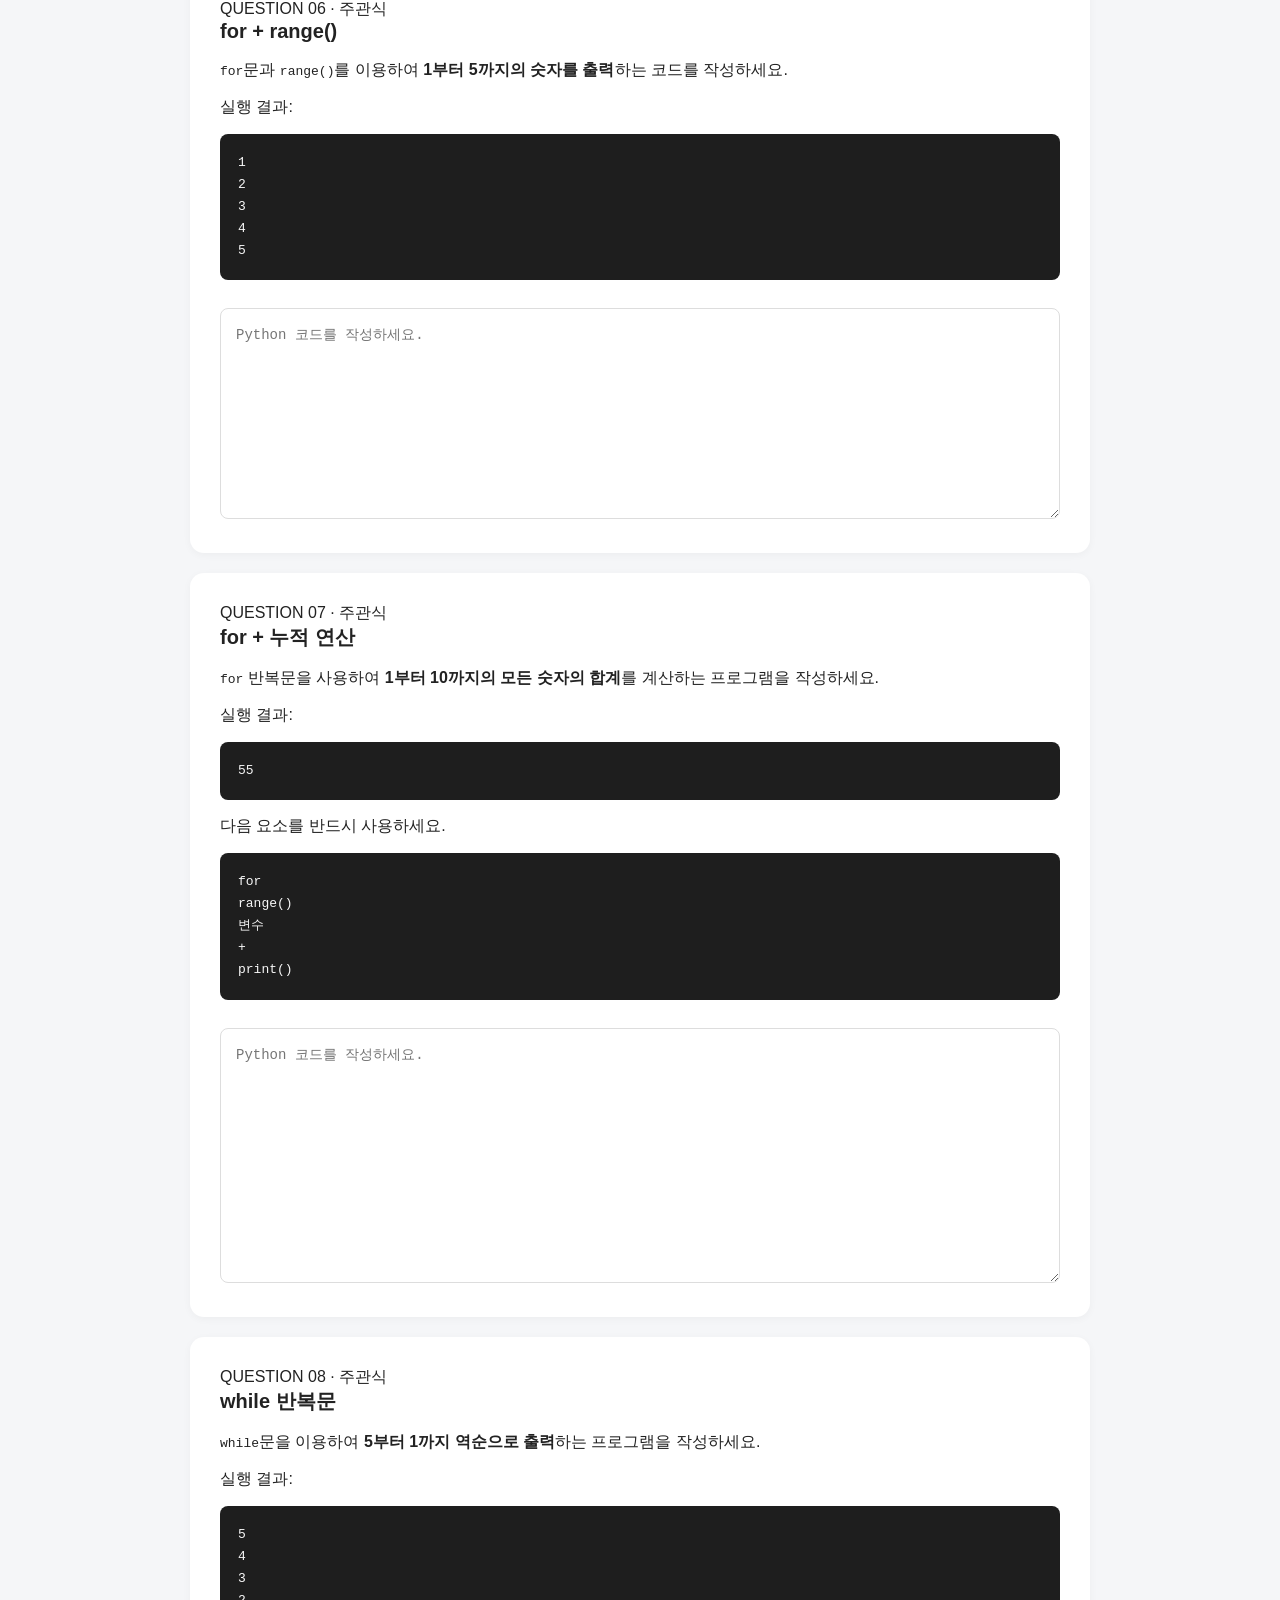
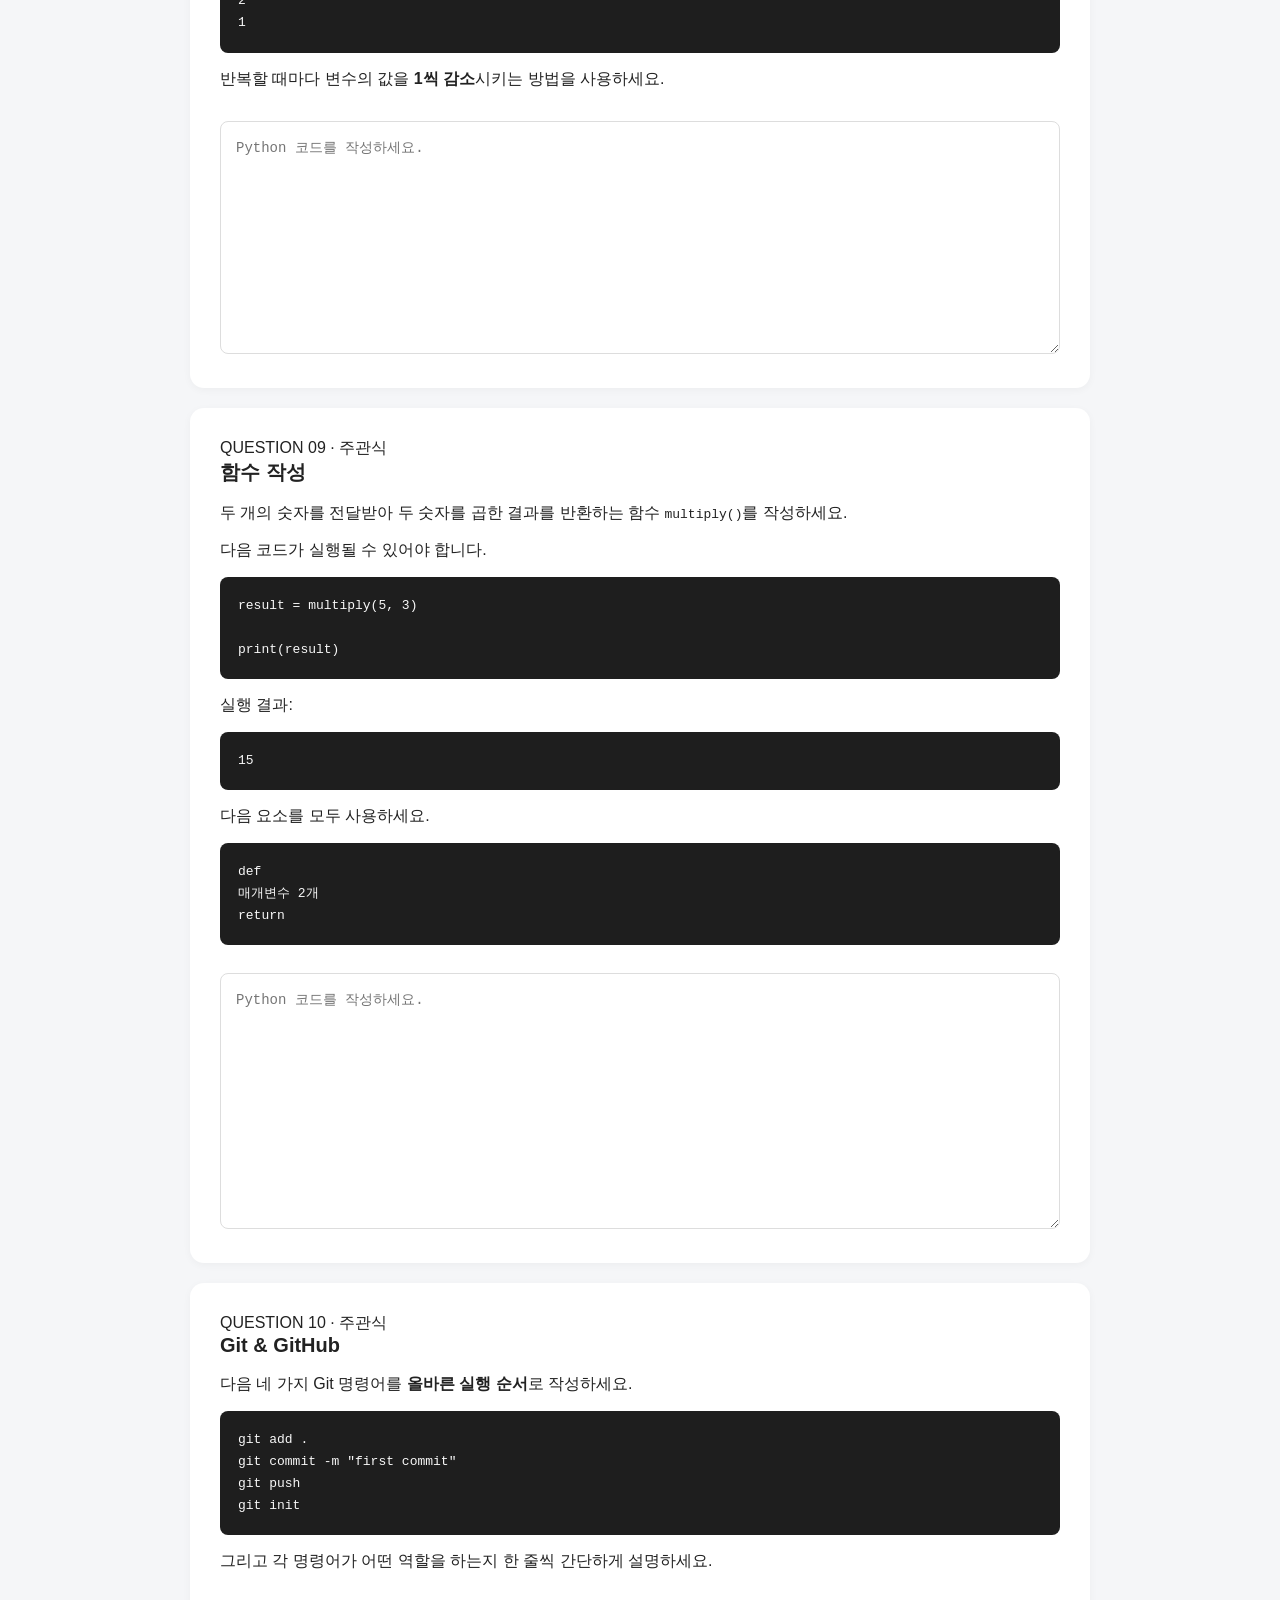
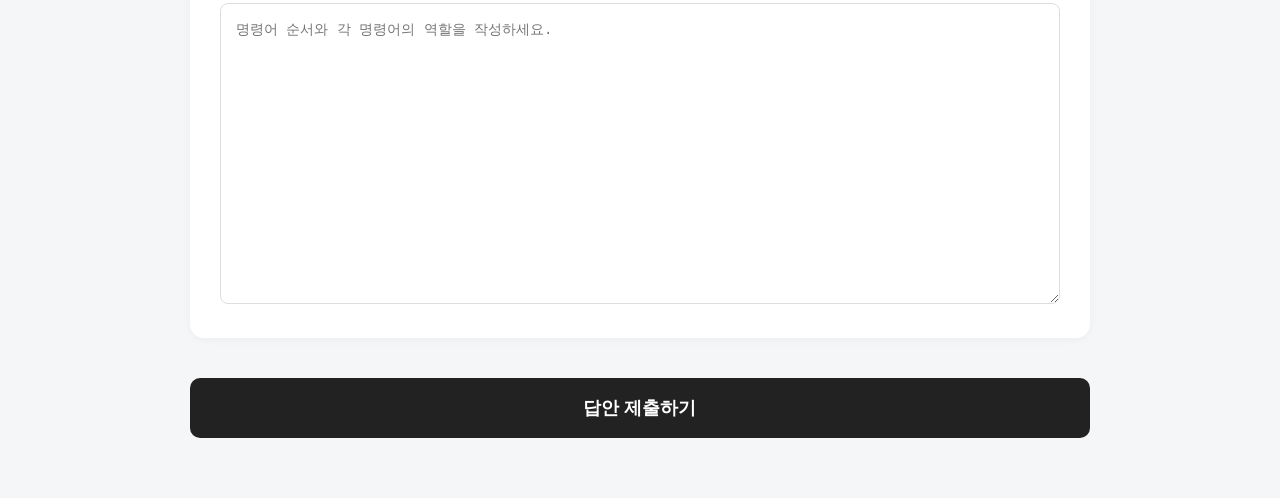
==== commit 51ab8999: "fifth commit" ====
--- a/index.html
+++ b/index.html
@@ -2,382 +2,418 @@
 <html lang="ko">
   <head>
     <meta charset="UTF-8" />
+
     <meta name="viewport" content="width=device-width, initial-scale=1.0" />
 
-    <title>Python Day 2 Mini Test</title>
-
+    <title>Python Day 3 Mini Test</title>
+
+    <!-- 기존 CSS 그대로 사용 -->
     <link rel="stylesheet" href="style.css" />
   </head>
 
   <body>
     <div class="container">
+      <!-- =========================
+       HEADER
+  ========================== -->
+
       <header>
-        <p class="badge">Python Day 2</p>
+        <p class="badge">Python Day 3</p>
 
         <h1>Python 기초 미니 테스트</h1>
 
-        <p class="description">문자열 · 인덱스 · 슬라이싱 · 리스트 · 조건문</p>
+        <p class="description">반복문 · 함수 · Git · GitHub</p>
       </header>
 
-      <!-- 학생 이름 -->
+      <!-- =========================
+       학생 정보
+  ========================== -->
+
       <section class="student-info">
+        <h2>학생 정보</h2>
+
         <label for="studentName"> 이름 </label>
 
         <input type="text" id="studentName" placeholder="이름을 입력하세요" />
       </section>
 
+      <!-- =========================
+       시험 안내
+  ========================== -->
+
+      <section class="test-info">
+        <h2>시험 안내</h2>
+
+        <p>총 10문항 / 100점</p>
+
+        <p>객관식 5문항 + 주관식 5문항</p>
+
+        <p>권장 풀이시간 : 30~35분</p>
+      </section>
+
       <form id="quizForm">
-        <!-- ======================================
-         문제 1
-    ======================================= -->
-
-        <section class="question">
-          <h2>1. 문자열 함수와 메서드</h2>
-
-          <p>
-            다음 중 함수(Function)와 메서드(Method)의 사용 방법이 올바르지 않은
-            것은?
-          </p>
-
-          <label>
+        <!-- =========================
+         QUESTION 01
+    ========================== -->
+
+        <section class="question">
+          <div class="question-number">QUESTION 01 · 객관식</div>
+
+          <h2>for 반복문</h2>
+
+          <p>다음 코드의 실행 결과로 올바른 것은?</p>
+
+          <pre><code>for i in range(1, 5):
+    print(i)</code></pre>
+
+          <label class="option">
             <input type="radio" name="q1" value="1" />
-            ① len("Python")
-          </label>
-
-          <label>
+            ① 0, 1, 2, 3, 4
+          </label>
+
+          <label class="option">
             <input type="radio" name="q1" value="2" />
-            ② "Python".find("t")
-          </label>
-
-          <label>
+            ② 1, 2, 3, 4
+          </label>
+
+          <label class="option">
             <input type="radio" name="q1" value="3" />
-            ③ "banana".count("a")
-          </label>
-
-          <label>
+            ③ 1, 2, 3, 4, 5
+          </label>
+
+          <label class="option">
             <input type="radio" name="q1" value="4" />
-            ④ "Python".len()
-          </label>
-        </section>
-
-        <!-- ======================================
-         문제 2
-    ======================================= -->
-
-        <section class="question">
-          <h2>2. 문자열 인덱스</h2>
+            ④ 0, 1, 2, 3
+          </label>
+        </section>
+
+        <!-- =========================
+         QUESTION 02
+    ========================== -->
+
+        <section class="question">
+          <div class="question-number">QUESTION 02 · 객관식</div>
+
+          <h2>range() 함수</h2>
 
           <p>다음 코드의 실행 결과로 올바른 것은?</p>
 
-          <pre>
-text = "Python"
-
-print(text[0])
-print(text[2])
-print(text[-1])
-      </pre
-          >
-
-          <label>
+          <pre><code>for i in range(2, 10, 2):
+    print(i)</code></pre>
+
+          <label class="option">
             <input type="radio" name="q2" value="1" />
-            ① P, t, n
-          </label>
-
-          <label>
+            ① 2, 4, 6, 8
+          </label>
+
+          <label class="option">
             <input type="radio" name="q2" value="2" />
-            ② P, y, n
-          </label>
-
-          <label>
+            ② 2, 4, 6, 8, 10
+          </label>
+
+          <label class="option">
             <input type="radio" name="q2" value="3" />
-            ③ P, t, o
-          </label>
-
-          <label>
+            ③ 2, 3, 4, 5, 6, 7, 8, 9
+          </label>
+
+          <label class="option">
             <input type="radio" name="q2" value="4" />
-            ④ y, t, n
-          </label>
-        </section>
-
-        <!-- ======================================
-         문제 3
-    ======================================= -->
-
-        <section class="question">
-          <h2>3. 문자열 슬라이싱</h2>
-
-          <p>다음 코드의 실행 결과는?</p>
-
-          <pre>
-text = "DataAnalysis"
-
-print(text[0:4])
-      </pre
-          >
-
-          <label>
+            ④ 0, 2, 4, 6, 8
+          </label>
+        </section>
+
+        <!-- =========================
+         QUESTION 03
+    ========================== -->
+
+        <section class="question">
+          <div class="question-number">QUESTION 03 · 객관식</div>
+
+          <h2>while 반복문</h2>
+
+          <p>다음 코드의 실행 결과로 올바른 것은?</p>
+
+          <pre><code>count = 1
+
+while count &lt;= 3:
+    print(count)
+    count = count + 1</code></pre>
+
+          <label class="option">
             <input type="radio" name="q3" value="1" />
-            ① Data
-          </label>
-
-          <label>
+            ① 0, 1, 2
+          </label>
+
+          <label class="option">
             <input type="radio" name="q3" value="2" />
-            ② DataA
-          </label>
-
-          <label>
+            ② 1, 2, 3
+          </label>
+
+          <label class="option">
             <input type="radio" name="q3" value="3" />
-            ③ ataA
-          </label>
-
-          <label>
+            ③ 1, 2, 3, 4
+          </label>
+
+          <label class="option">
             <input type="radio" name="q3" value="4" />
-            ④ Dat
-          </label>
-        </section>
-
-        <!-- ======================================
-         문제 4
-    ======================================= -->
-
-        <section class="question">
-          <h2>4. strip() 메서드</h2>
+            ④ 무한 반복된다.
+          </label>
+        </section>
+
+        <!-- =========================
+         QUESTION 04
+    ========================== -->
+
+        <section class="question">
+          <div class="question-number">QUESTION 04 · 객관식</div>
+
+          <h2>함수와 return</h2>
 
           <p>다음 코드의 실행 결과로 올바른 것은?</p>
 
-          <pre>
-text = "###Python###"
-
-print(text.strip("#"))
-      </pre
-          >
-
-          <label>
+          <pre><code>def add(a, b):
+    result = a + b
+    return result
+
+number = add(10, 20)
+
+print(number)</code></pre>
+
+          <label class="option">
             <input type="radio" name="q4" value="1" />
-            ① ###Python###
-          </label>
-
-          <label>
+            ① 10
+          </label>
+
+          <label class="option">
             <input type="radio" name="q4" value="2" />
-            ② Python
-          </label>
-
-          <label>
+            ② 20
+          </label>
+
+          <label class="option">
             <input type="radio" name="q4" value="3" />
-            ③ ###Python
-          </label>
-
-          <label>
+            ③ 30
+          </label>
+
+          <label class="option">
             <input type="radio" name="q4" value="4" />
-            ④ Python###
-          </label>
-        </section>
-
-        <!-- ======================================
-         문제 5
-    ======================================= -->
-
-        <section class="question">
-          <h2>5. 리스트 메서드</h2>
-
-          <p>다음 코드를 순서대로 실행했을 때 최종 리스트의 값은?</p>
-
-          <pre>
-fruits = ["apple", "banana"]
-
-fruits.append("orange")
-fruits.insert(1, "grape")
-fruits.pop()
-
-print(fruits)
-      </pre
-          >
-
-          <label>
+            ④ 아무것도 출력되지 않는다.
+          </label>
+        </section>
+
+        <!-- =========================
+         QUESTION 05
+    ========================== -->
+
+        <section class="question">
+          <div class="question-number">QUESTION 05 · 객관식</div>
+
+          <h2>Git과 GitHub</h2>
+
+          <p>다음 중 Git과 GitHub에 대한 설명으로 가장 올바른 것은?</p>
+
+          <label class="option">
             <input type="radio" name="q5" value="1" />
-            ① ["apple", "banana"]
-          </label>
-
-          <label>
+
+            ① Git과 GitHub는 이름만 다를 뿐 완전히 같은 프로그램이다.
+          </label>
+
+          <label class="option">
             <input type="radio" name="q5" value="2" />
-            ② ["apple", "grape", "banana"]
-          </label>
-
-          <label>
+
+            ② Git은 웹사이트이고 GitHub는 Python의 내장함수이다.
+          </label>
+
+          <label class="option">
             <input type="radio" name="q5" value="3" />
-            ③ ["grape", "banana", "orange"]
-          </label>
-
-          <label>
+
+            ③ Git은 버전 관리 시스템이고, GitHub는 Git 저장소를 온라인에서
+            관리·공유할 수 있는 서비스이다.
+          </label>
+
+          <label class="option">
             <input type="radio" name="q5" value="4" />
-            ④ ["apple", "grape", "banana", "orange"]
-          </label>
-        </section>
-
-        <!-- ======================================
-         문제 6
-    ======================================= -->
-
-        <section class="question">
-          <h2>6. 문자열 count()</h2>
-
-          <p>
-            다음 문자열에서
-            <code>count()</code> 메서드를 사용하여 "Python"이 몇 번 등장하는지
-            출력하는 코드를 작성하세요.
-          </p>
-
-          <pre>
-message = "Python is easy. Python is powerful."
-      </pre
-          >
-
-          <p>예상 결과</p>
-
-          <pre>
+
+            ④ GitHub를 사용하려면 반드시 Python 프로그램이 필요하다.
+          </label>
+        </section>
+
+        <!-- =========================
+         QUESTION 06
+    ========================== -->
+
+        <section class="question">
+          <div class="question-number">QUESTION 06 · 주관식</div>
+
+          <h2>for + range()</h2>
+
+          <p>
+            <code>for</code>문과 <code>range()</code>를 이용하여
+            <strong>1부터 5까지의 숫자를 출력</strong>하는 코드를 작성하세요.
+          </p>
+
+          <p>실행 결과:</p>
+
+          <pre><code>1
 2
-      </pre
-          >
-
-          <textarea name="q6" placeholder="Python 코드를 작성하세요"></textarea>
-        </section>
-
-        <!-- ======================================
-         문제 7
-    ======================================= -->
-
-        <section class="question">
-          <h2>7. find() + 슬라이싱</h2>
-
-          <p>
-            다음 문자열에서
-            <code>find()</code>와 슬라이싱을 사용하여 <strong>student</strong>만
-            출력하는 코드를 작성하세요.
-          </p>
-
-          <pre>
-email = "student@gmail.com"
-      </pre
-          >
-
-          <p>반드시 <code>find()</code>와 슬라이싱을 모두 사용해야 합니다.</p>
-
-          <textarea name="q7" placeholder="Python 코드를 작성하세요"></textarea>
-        </section>
-
-        <!-- ======================================
-         문제 8
-    ======================================= -->
-
-        <section class="question">
-          <h2>8. 리스트 조작</h2>
-
-          <p>다음 리스트가 있습니다.</p>
-
-          <pre>
-students = ["민수", "영희", "철수"]
-      </pre
-          >
-
-          <p>다음 작업을 순서대로 수행하는 코드를 작성하세요.</p>
-
-          <ol>
-            <li>append()로 "지수" 추가</li>
-            <li>insert()로 인덱스 1에 "준호" 추가</li>
-            <li>remove()로 "철수" 삭제</li>
-            <li>최종 리스트 출력</li>
-          </ol>
-
-          <p>최종 결과</p>
-
-          <pre>
-["민수", "준호", "영희", "지수"]
-      </pre
-          >
-
-          <textarea name="q8" placeholder="Python 코드를 작성하세요"></textarea>
-        </section>
-
-        <!-- ======================================
-         문제 9
-    ======================================= -->
-
-        <section class="question">
-          <h2>9. 조건문 + and</h2>
-
-          <p>다음 두 변수가 있습니다.</p>
-
-          <pre>
-age = 25
-has_ticket = True
-      </pre
-          >
-
-          <p>
-            다음 조건을 모두 만족할 때만
-            <strong>"입장 가능합니다."</strong>를 출력하는 코드를 작성하세요.
-          </p>
-
-          <ul>
-            <li>age가 20 이상</li>
-            <li>has_ticket이 True</li>
-          </ul>
-
-          <p>반드시 <code>if</code>와 <code>and</code>를 사용하세요.</p>
-
-          <textarea name="q9" placeholder="Python 코드를 작성하세요"></textarea>
-        </section>
-
-        <!-- ======================================
-         문제 10
-    ======================================= -->
-
-        <section class="question">
-          <h2>10. 종합 문제</h2>
-
-          <p>사용자에게 아이디를 입력받는 프로그램을 작성하세요.</p>
-
-          <p>
-            입력값의 앞뒤 공백을 제거한 결과가
-            <strong>admin</strong> 또는 <strong>manager</strong>라면
-          </p>
-
-          <pre>
-관리자입니다.
-      </pre
-          >
-
-          <p>그렇지 않다면</p>
-
-          <pre>
-일반 사용자입니다.
-      </pre
-          >
-
-          <p>를 출력하세요.</p>
-
-          <p>다음 요소를 반드시 사용해야 합니다.</p>
-
-          <ul>
-            <li>input()</li>
-            <li>strip()</li>
-            <li>if</li>
-            <li>or</li>
-            <li>else</li>
-          </ul>
+3
+4
+5</code></pre>
+
+          <textarea
+            name="q6"
+            rows="8"
+            placeholder="Python 코드를 작성하세요."
+          ></textarea>
+        </section>
+
+        <!-- =========================
+         QUESTION 07
+    ========================== -->
+
+        <section class="question">
+          <div class="question-number">QUESTION 07 · 주관식</div>
+
+          <h2>for + 누적 연산</h2>
+
+          <p>
+            <code>for</code> 반복문을 사용하여
+            <strong>1부터 10까지의 모든 숫자의 합계</strong>를 계산하는
+            프로그램을 작성하세요.
+          </p>
+
+          <p>실행 결과:</p>
+
+          <pre><code>55</code></pre>
+
+          <p>다음 요소를 반드시 사용하세요.</p>
+
+          <pre><code>for
+range()
+변수
++
+print()</code></pre>
+
+          <textarea
+            name="q7"
+            rows="10"
+            placeholder="Python 코드를 작성하세요."
+          ></textarea>
+        </section>
+
+        <!-- =========================
+         QUESTION 08
+    ========================== -->
+
+        <section class="question">
+          <div class="question-number">QUESTION 08 · 주관식</div>
+
+          <h2>while 반복문</h2>
+
+          <p>
+            <code>while</code>문을 이용하여
+            <strong>5부터 1까지 역순으로 출력</strong>하는 프로그램을
+            작성하세요.
+          </p>
+
+          <p>실행 결과:</p>
+
+          <pre><code>5
+4
+3
+2
+1</code></pre>
+
+          <p>
+            반복할 때마다 변수의 값을
+            <strong>1씩 감소</strong>시키는 방법을 사용하세요.
+          </p>
+
+          <textarea
+            name="q8"
+            rows="9"
+            placeholder="Python 코드를 작성하세요."
+          ></textarea>
+        </section>
+
+        <!-- =========================
+         QUESTION 09
+    ========================== -->
+
+        <section class="question">
+          <div class="question-number">QUESTION 09 · 주관식</div>
+
+          <h2>함수 작성</h2>
+
+          <p>
+            두 개의 숫자를 전달받아 두 숫자를 곱한 결과를 반환하는 함수
+            <code>multiply()</code>를 작성하세요.
+          </p>
+
+          <p>다음 코드가 실행될 수 있어야 합니다.</p>
+
+          <pre><code>result = multiply(5, 3)
+
+print(result)</code></pre>
+
+          <p>실행 결과:</p>
+
+          <pre><code>15</code></pre>
+
+          <p>다음 요소를 모두 사용하세요.</p>
+
+          <pre><code>def
+매개변수 2개
+return</code></pre>
+
+          <textarea
+            name="q9"
+            rows="10"
+            placeholder="Python 코드를 작성하세요."
+          ></textarea>
+        </section>
+
+        <!-- =========================
+         QUESTION 10
+    ========================== -->
+
+        <section class="question">
+          <div class="question-number">QUESTION 10 · 주관식</div>
+
+          <h2>Git & GitHub</h2>
+
+          <p>
+            다음 네 가지 Git 명령어를
+            <strong>올바른 실행 순서</strong>로 작성하세요.
+          </p>
+
+          <pre><code>git add .
+git commit -m "first commit"
+git push
+git init</code></pre>
+
+          <p>
+            그리고 각 명령어가 어떤 역할을 하는지 한 줄씩 간단하게 설명하세요.
+          </p>
 
           <textarea
             name="q10"
-            placeholder="Python 코드를 작성하세요"
+            rows="12"
+            placeholder="명령어 순서와 각 명령어의 역할을 작성하세요."
           ></textarea>
         </section>
 
-        <!-- 제출 버튼 -->
-
-        <button type="button" id="submitBtn">제출하기</button>
+        <!-- =========================
+         제출 버튼
+    ========================== -->
+
+        <button type="button" id="submitBtn" class="submit-btn">
+          답안 제출하기
+        </button>
       </form>
 
-      <!-- 결과 -->
+      <!-- =========================
+       결과 영역
+  ========================== -->
 
       <div id="result" class="result hidden"></div>
     </div>
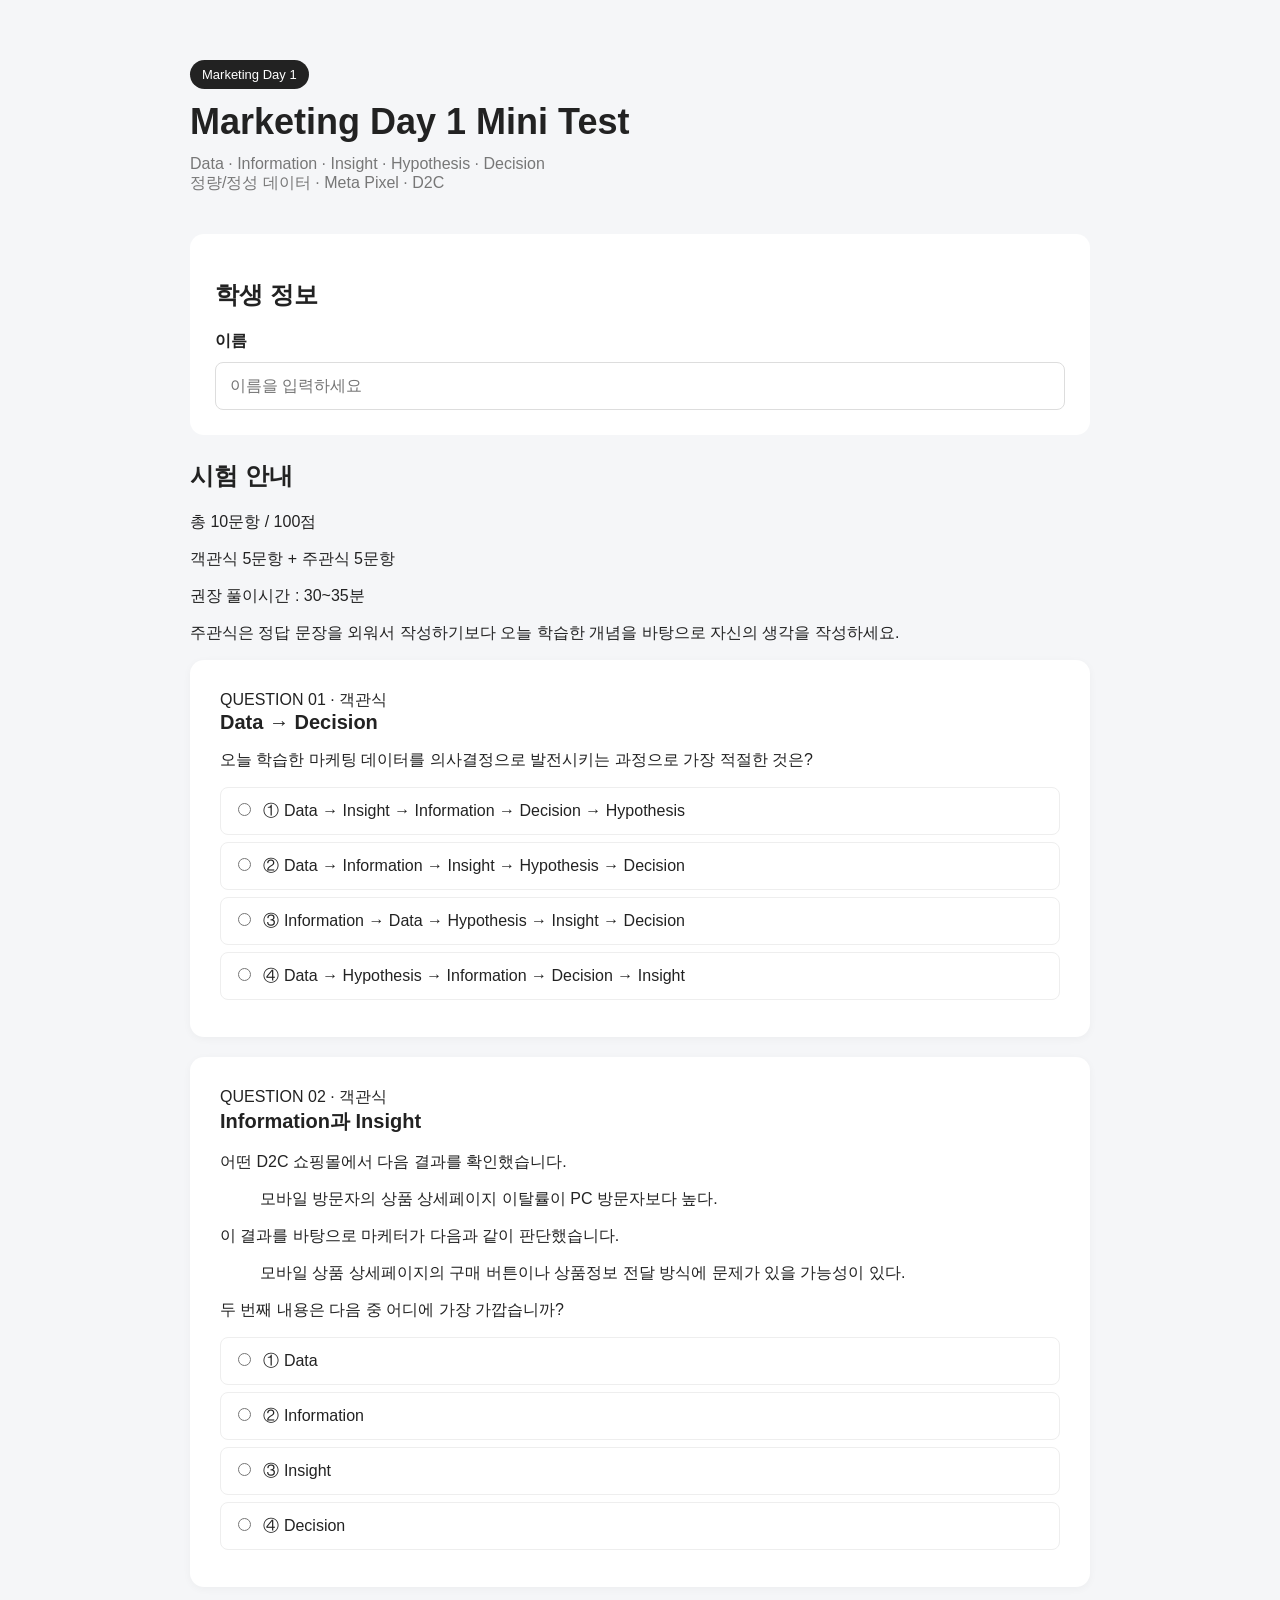
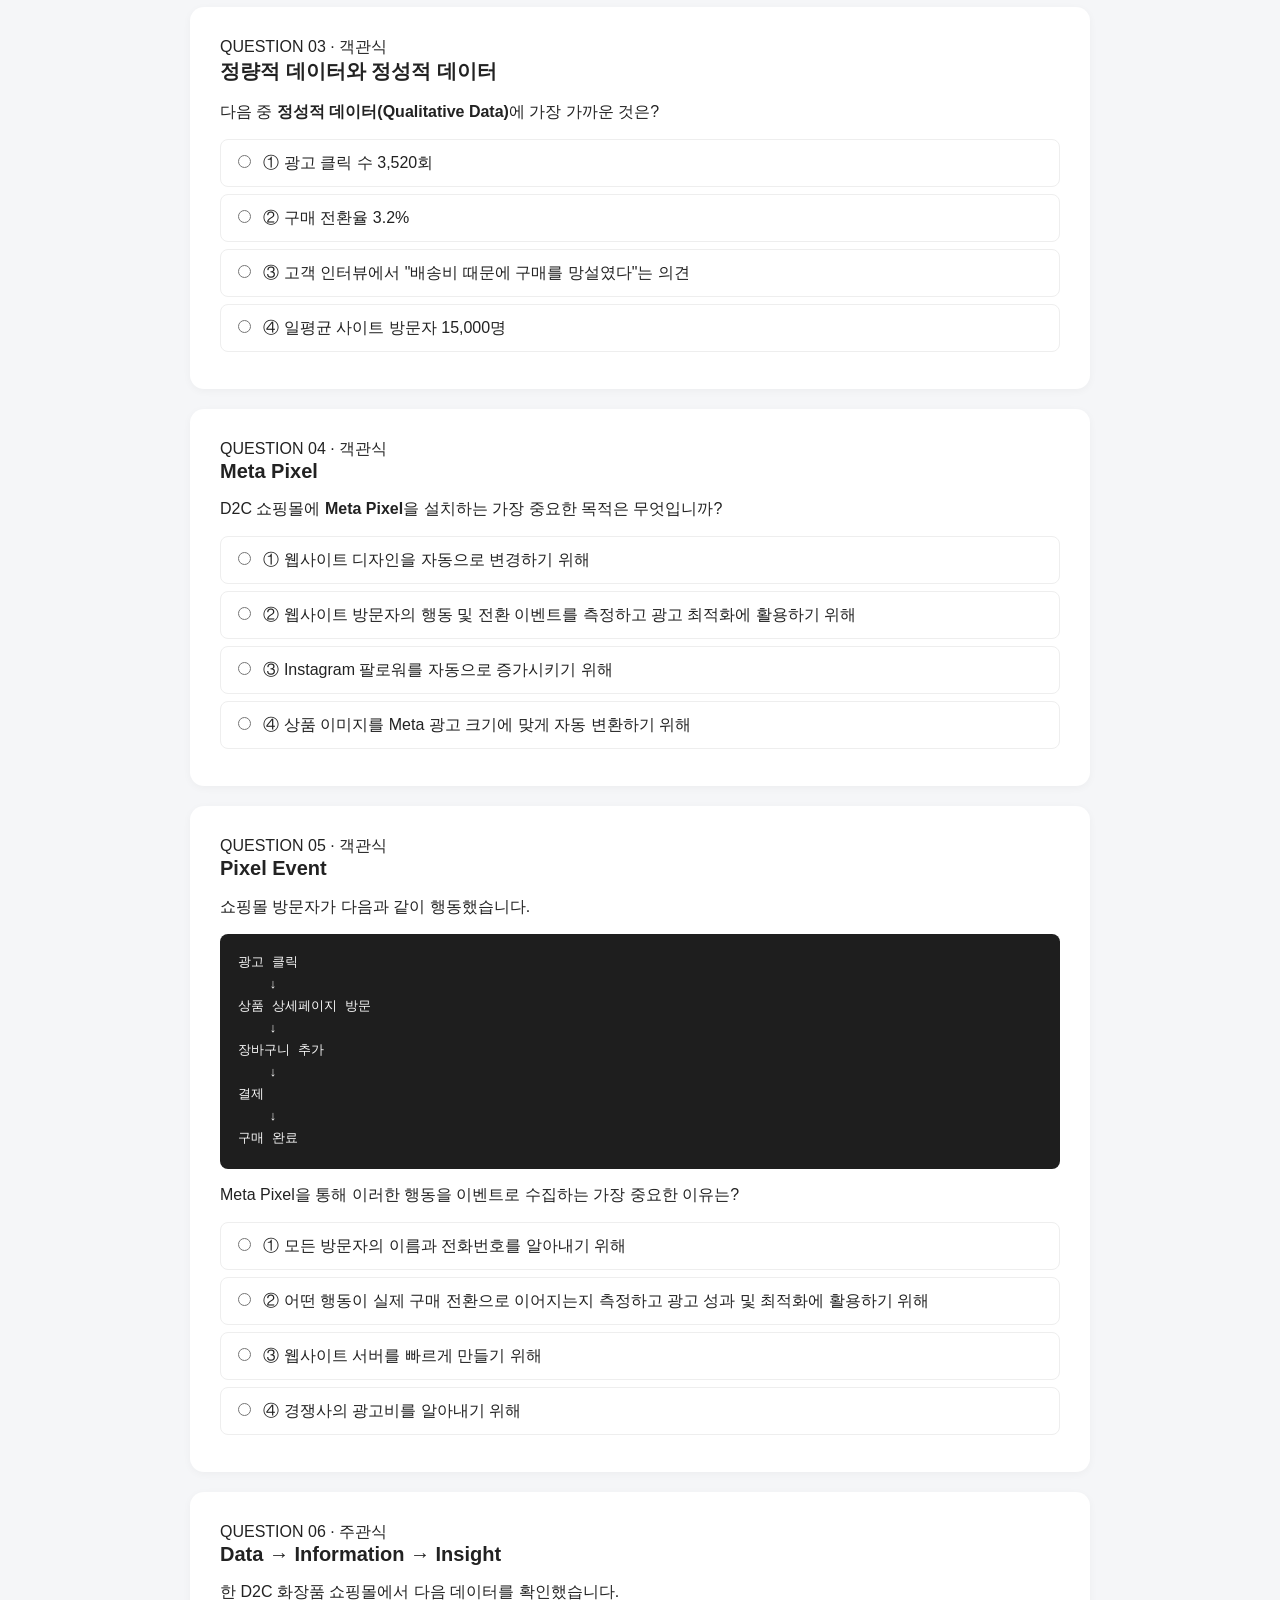
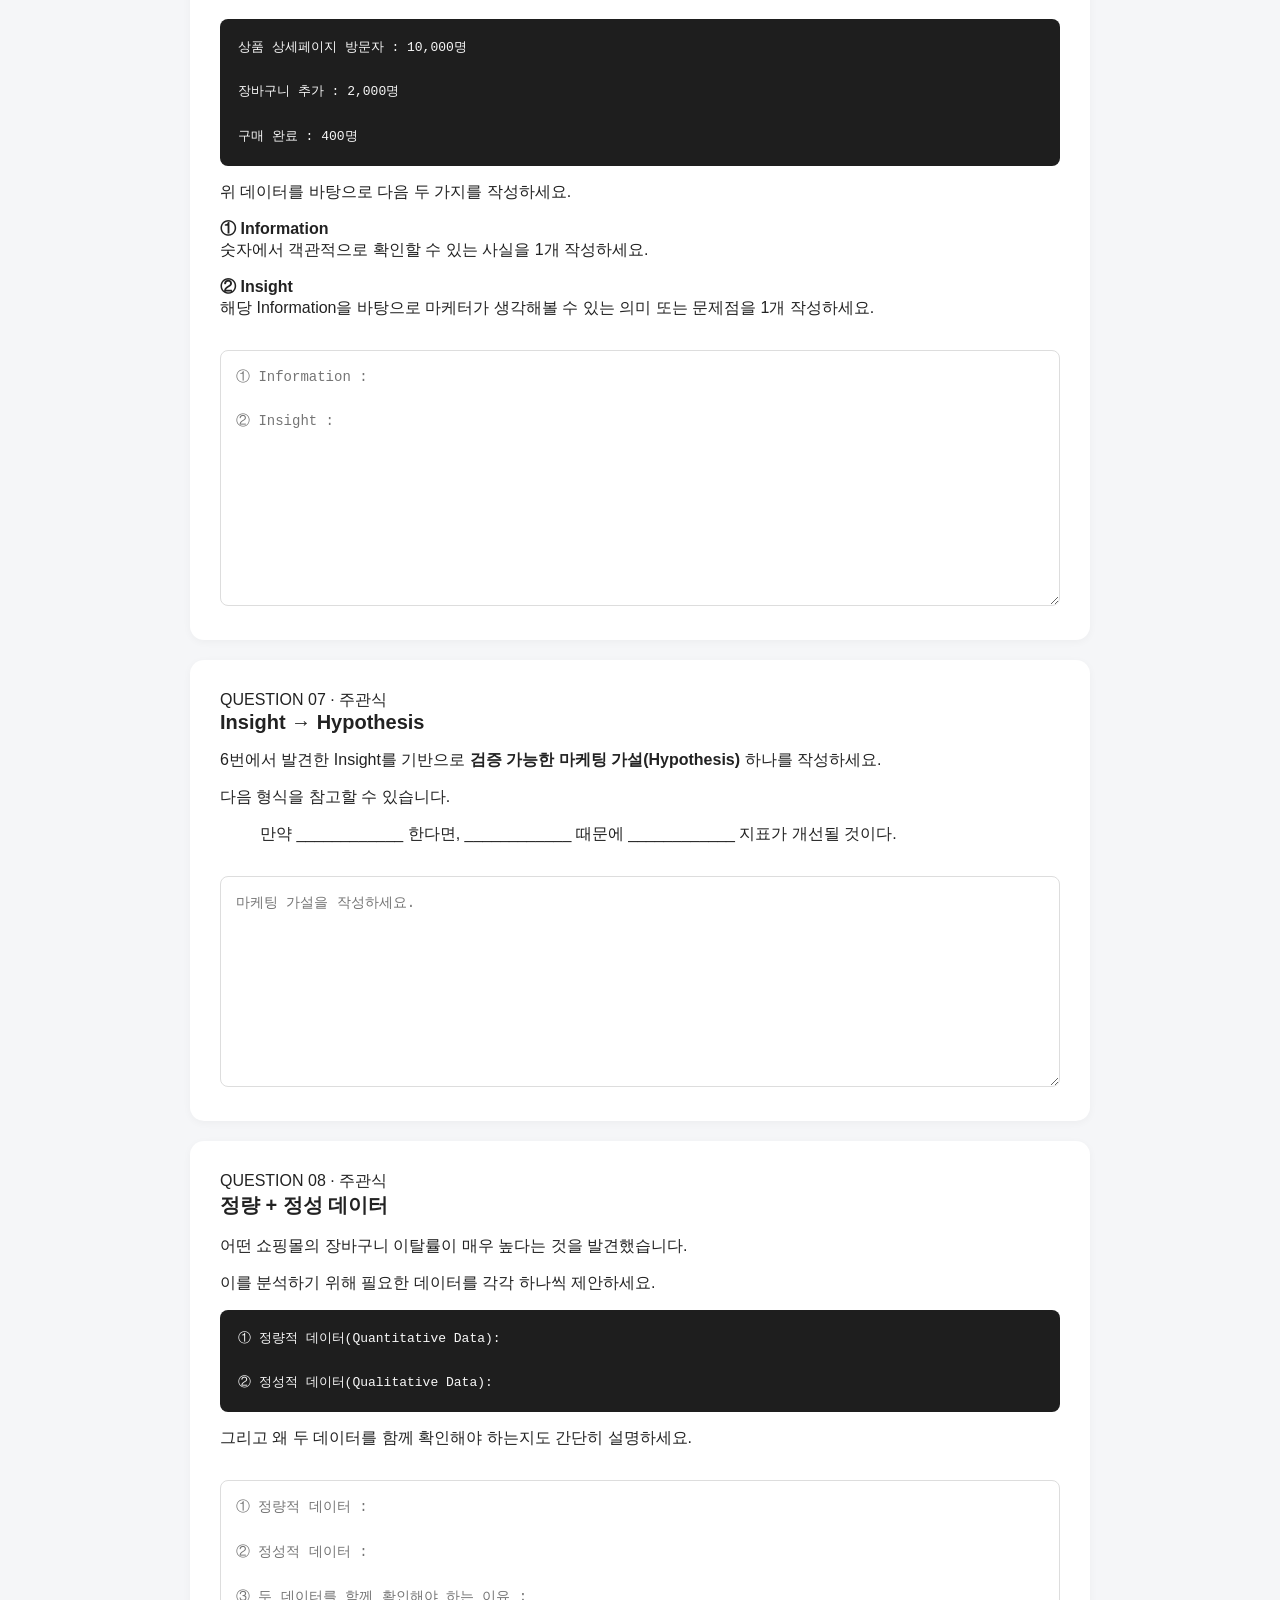
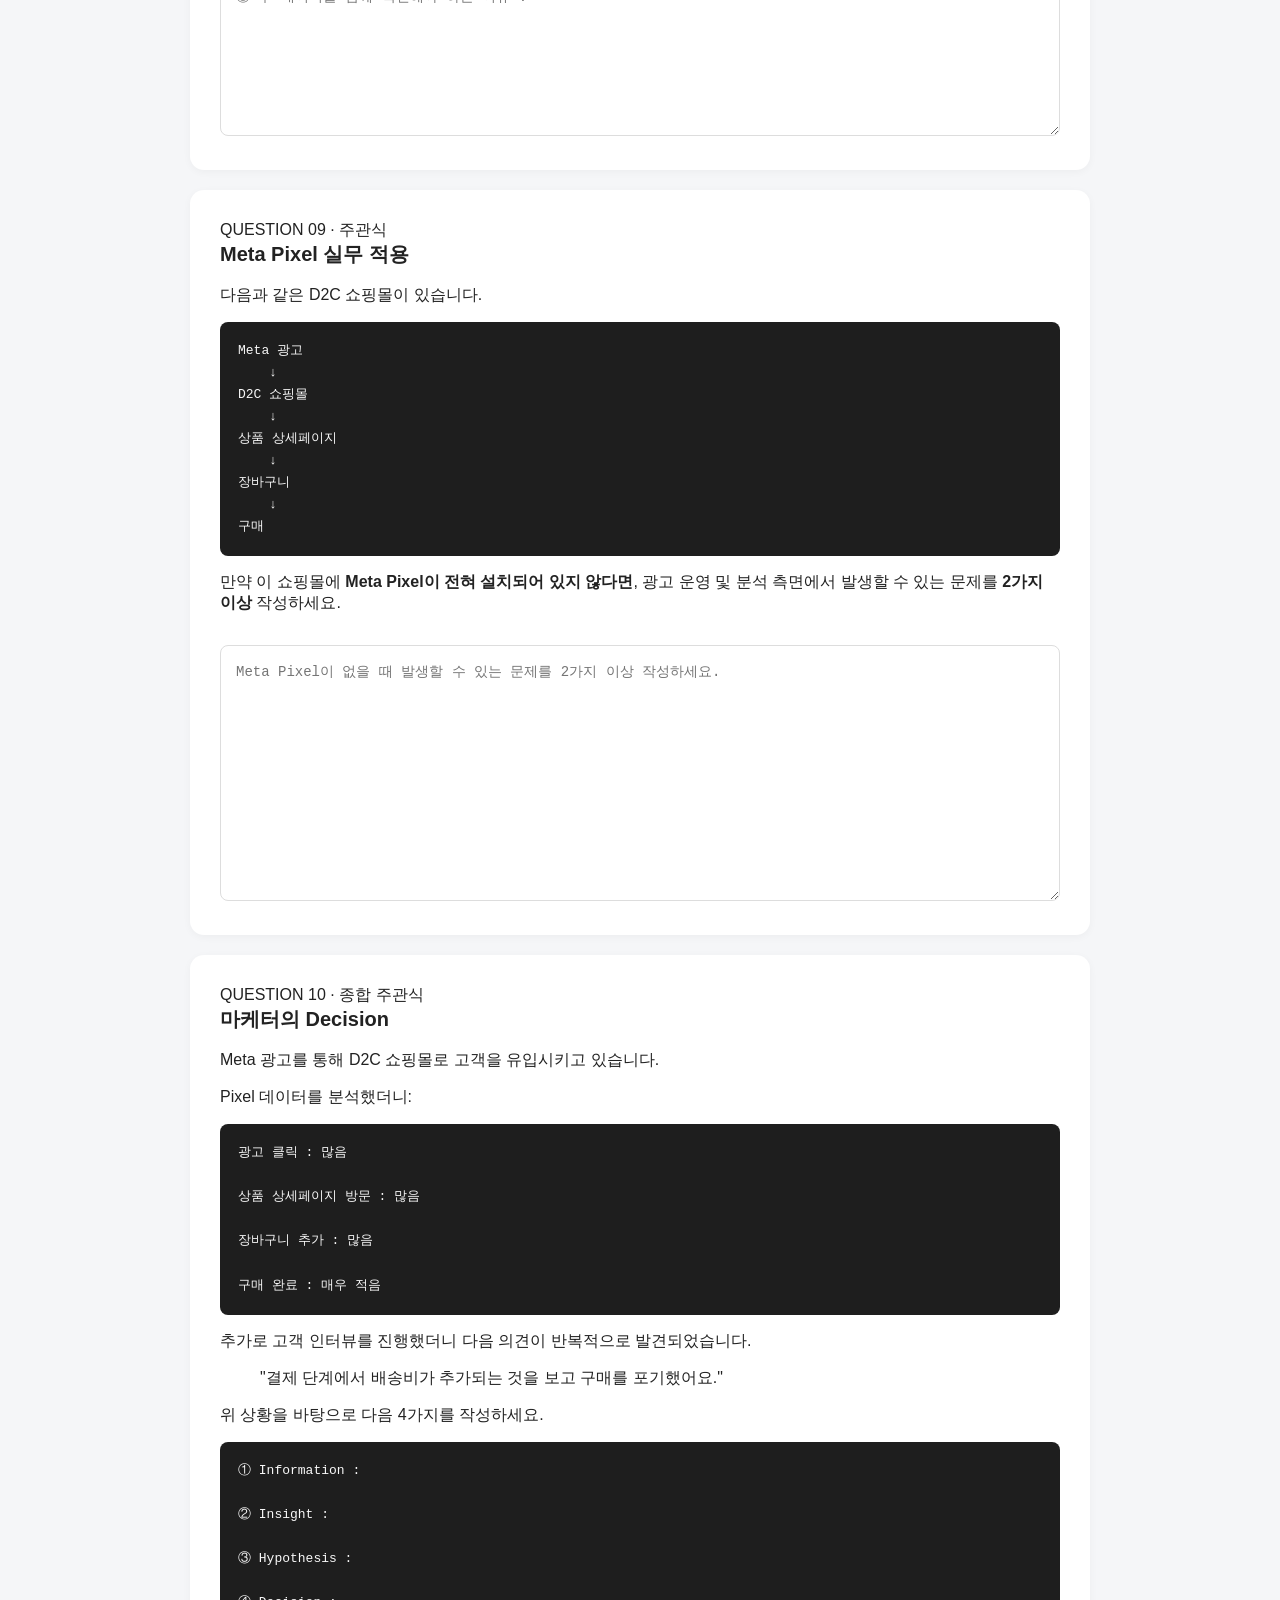
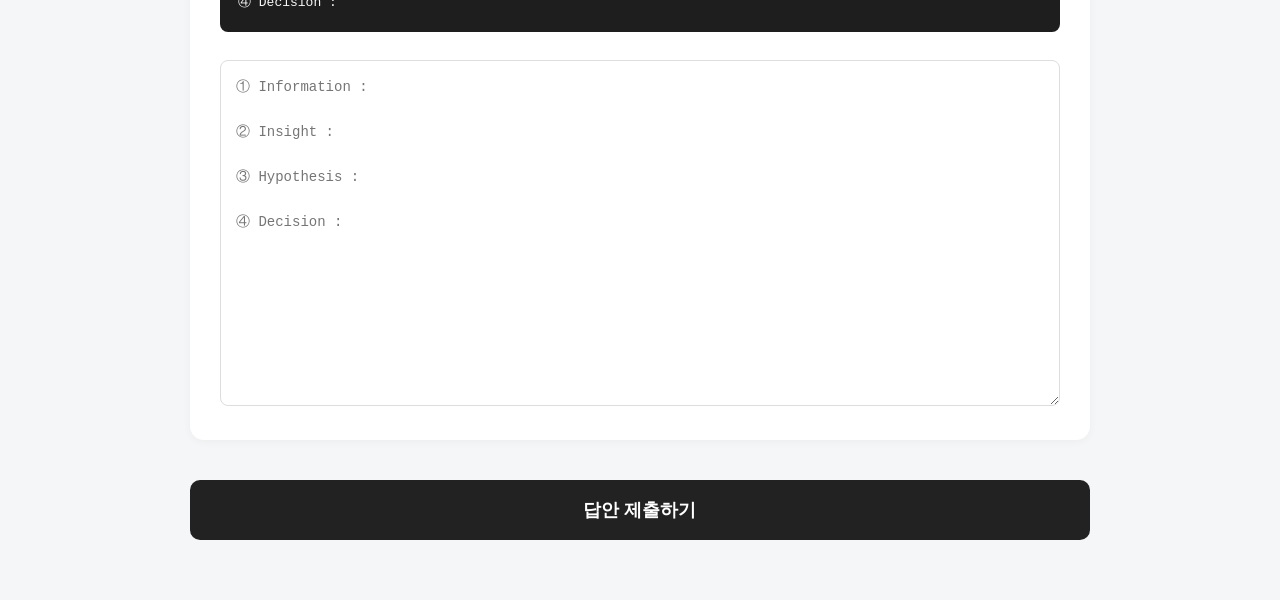
==== commit 158cccf7: "26083101" ====
--- a/index.html
+++ b/index.html
@@ -5,29 +5,33 @@
 
     <meta name="viewport" content="width=device-width, initial-scale=1.0" />
 
-    <title>Python Day 3 Mini Test</title>
-
-    <!-- 기존 CSS 그대로 사용 -->
+    <title>Marketing Day 1 Mini Test</title>
+
+    <!-- 기존 CSS 재사용 -->
     <link rel="stylesheet" href="style.css" />
   </head>
 
   <body>
     <div class="container">
-      <!-- =========================
+      <!-- =====================================
        HEADER
-  ========================== -->
+  ====================================== -->
 
       <header>
-        <p class="badge">Python Day 3</p>
-
-        <h1>Python 기초 미니 테스트</h1>
-
-        <p class="description">반복문 · 함수 · Git · GitHub</p>
+        <p class="badge">Marketing Day 1</p>
+
+        <h1>Marketing Day 1 Mini Test</h1>
+
+        <p class="description">
+          Data · Information · Insight · Hypothesis · Decision
+          <br />
+          정량/정성 데이터 · Meta Pixel · D2C
+        </p>
       </header>
 
-      <!-- =========================
+      <!-- =====================================
        학생 정보
-  ========================== -->
+  ====================================== -->
 
       <section class="student-info">
         <h2>학생 정보</h2>
@@ -37,9 +41,9 @@
         <input type="text" id="studentName" placeholder="이름을 입력하세요" />
       </section>
 
-      <!-- =========================
+      <!-- =====================================
        시험 안내
-  ========================== -->
+  ====================================== -->
 
       <section class="test-info">
         <h2>시험 안내</h2>
@@ -49,372 +53,423 @@
         <p>객관식 5문항 + 주관식 5문항</p>
 
         <p>권장 풀이시간 : 30~35분</p>
+
+        <p>
+          주관식은 정답 문장을 외워서 작성하기보다 오늘 학습한 개념을 바탕으로
+          자신의 생각을 작성하세요.
+        </p>
       </section>
 
       <form id="quizForm">
-        <!-- =========================
+        <!-- =====================================
          QUESTION 01
-    ========================== -->
+    ====================================== -->
 
         <section class="question">
           <div class="question-number">QUESTION 01 · 객관식</div>
 
-          <h2>for 반복문</h2>
-
-          <p>다음 코드의 실행 결과로 올바른 것은?</p>
-
-          <pre><code>for i in range(1, 5):
-    print(i)</code></pre>
+          <h2>Data → Decision</h2>
+
+          <p>
+            오늘 학습한 마케팅 데이터를 의사결정으로 발전시키는 과정으로 가장
+            적절한 것은?
+          </p>
 
           <label class="option">
             <input type="radio" name="q1" value="1" />
-            ① 0, 1, 2, 3, 4
+
+            ① Data → Insight → Information → Decision → Hypothesis
           </label>
 
           <label class="option">
             <input type="radio" name="q1" value="2" />
-            ② 1, 2, 3, 4
+
+            ② Data → Information → Insight → Hypothesis → Decision
           </label>
 
           <label class="option">
             <input type="radio" name="q1" value="3" />
-            ③ 1, 2, 3, 4, 5
+
+            ③ Information → Data → Hypothesis → Insight → Decision
           </label>
 
           <label class="option">
             <input type="radio" name="q1" value="4" />
-            ④ 0, 1, 2, 3
-          </label>
-        </section>
-
-        <!-- =========================
+
+            ④ Data → Hypothesis → Information → Decision → Insight
+          </label>
+        </section>
+
+        <!-- =====================================
          QUESTION 02
-    ========================== -->
+    ====================================== -->
 
         <section class="question">
           <div class="question-number">QUESTION 02 · 객관식</div>
 
-          <h2>range() 함수</h2>
-
-          <p>다음 코드의 실행 결과로 올바른 것은?</p>
-
-          <pre><code>for i in range(2, 10, 2):
-    print(i)</code></pre>
+          <h2>Information과 Insight</h2>
+
+          <p>어떤 D2C 쇼핑몰에서 다음 결과를 확인했습니다.</p>
+
+          <blockquote>
+            모바일 방문자의 상품 상세페이지 이탈률이 PC 방문자보다 높다.
+          </blockquote>
+
+          <p>이 결과를 바탕으로 마케터가 다음과 같이 판단했습니다.</p>
+
+          <blockquote>
+            모바일 상품 상세페이지의 구매 버튼이나 상품정보 전달 방식에 문제가
+            있을 가능성이 있다.
+          </blockquote>
+
+          <p>두 번째 내용은 다음 중 어디에 가장 가깝습니까?</p>
 
           <label class="option">
             <input type="radio" name="q2" value="1" />
-            ① 2, 4, 6, 8
+            ① Data
           </label>
 
           <label class="option">
             <input type="radio" name="q2" value="2" />
-            ② 2, 4, 6, 8, 10
+            ② Information
           </label>
 
           <label class="option">
             <input type="radio" name="q2" value="3" />
-            ③ 2, 3, 4, 5, 6, 7, 8, 9
+            ③ Insight
           </label>
 
           <label class="option">
             <input type="radio" name="q2" value="4" />
-            ④ 0, 2, 4, 6, 8
-          </label>
-        </section>
-
-        <!-- =========================
+            ④ Decision
+          </label>
+        </section>
+
+        <!-- =====================================
          QUESTION 03
-    ========================== -->
+    ====================================== -->
 
         <section class="question">
           <div class="question-number">QUESTION 03 · 객관식</div>
 
-          <h2>while 반복문</h2>
-
-          <p>다음 코드의 실행 결과로 올바른 것은?</p>
-
-          <pre><code>count = 1
-
-while count &lt;= 3:
-    print(count)
-    count = count + 1</code></pre>
+          <h2>정량적 데이터와 정성적 데이터</h2>
+
+          <p>
+            다음 중
+            <strong>정성적 데이터(Qualitative Data)</strong>에 가장 가까운 것은?
+          </p>
 
           <label class="option">
             <input type="radio" name="q3" value="1" />
-            ① 0, 1, 2
+            ① 광고 클릭 수 3,520회
           </label>
 
           <label class="option">
             <input type="radio" name="q3" value="2" />
-            ② 1, 2, 3
+            ② 구매 전환율 3.2%
           </label>
 
           <label class="option">
             <input type="radio" name="q3" value="3" />
-            ③ 1, 2, 3, 4
+
+            ③ 고객 인터뷰에서 "배송비 때문에 구매를 망설였다"는 의견
           </label>
 
           <label class="option">
             <input type="radio" name="q3" value="4" />
-            ④ 무한 반복된다.
-          </label>
-        </section>
-
-        <!-- =========================
+            ④ 일평균 사이트 방문자 15,000명
+          </label>
+        </section>
+
+        <!-- =====================================
          QUESTION 04
-    ========================== -->
+    ====================================== -->
 
         <section class="question">
           <div class="question-number">QUESTION 04 · 객관식</div>
 
-          <h2>함수와 return</h2>
-
-          <p>다음 코드의 실행 결과로 올바른 것은?</p>
-
-          <pre><code>def add(a, b):
-    result = a + b
-    return result
-
-number = add(10, 20)
-
-print(number)</code></pre>
+          <h2>Meta Pixel</h2>
+
+          <p>
+            D2C 쇼핑몰에
+            <strong>Meta Pixel</strong>을 설치하는 가장 중요한 목적은
+            무엇입니까?
+          </p>
 
           <label class="option">
             <input type="radio" name="q4" value="1" />
-            ① 10
+
+            ① 웹사이트 디자인을 자동으로 변경하기 위해
           </label>
 
           <label class="option">
             <input type="radio" name="q4" value="2" />
-            ② 20
+
+            ② 웹사이트 방문자의 행동 및 전환 이벤트를 측정하고 광고 최적화에
+            활용하기 위해
           </label>
 
           <label class="option">
             <input type="radio" name="q4" value="3" />
-            ③ 30
+
+            ③ Instagram 팔로워를 자동으로 증가시키기 위해
           </label>
 
           <label class="option">
             <input type="radio" name="q4" value="4" />
-            ④ 아무것도 출력되지 않는다.
-          </label>
-        </section>
-
-        <!-- =========================
+
+            ④ 상품 이미지를 Meta 광고 크기에 맞게 자동 변환하기 위해
+          </label>
+        </section>
+
+        <!-- =====================================
          QUESTION 05
-    ========================== -->
+    ====================================== -->
 
         <section class="question">
           <div class="question-number">QUESTION 05 · 객관식</div>
 
-          <h2>Git과 GitHub</h2>
-
-          <p>다음 중 Git과 GitHub에 대한 설명으로 가장 올바른 것은?</p>
+          <h2>Pixel Event</h2>
+
+          <p>쇼핑몰 방문자가 다음과 같이 행동했습니다.</p>
+
+          <pre><code>광고 클릭
+    ↓
+상품 상세페이지 방문
+    ↓
+장바구니 추가
+    ↓
+결제
+    ↓
+구매 완료</code></pre>
+
+          <p>
+            Meta Pixel을 통해 이러한 행동을 이벤트로 수집하는 가장 중요한
+            이유는?
+          </p>
 
           <label class="option">
             <input type="radio" name="q5" value="1" />
 
-            ① Git과 GitHub는 이름만 다를 뿐 완전히 같은 프로그램이다.
+            ① 모든 방문자의 이름과 전화번호를 알아내기 위해
           </label>
 
           <label class="option">
             <input type="radio" name="q5" value="2" />
 
-            ② Git은 웹사이트이고 GitHub는 Python의 내장함수이다.
+            ② 어떤 행동이 실제 구매 전환으로 이어지는지 측정하고 광고 성과 및
+            최적화에 활용하기 위해
           </label>
 
           <label class="option">
             <input type="radio" name="q5" value="3" />
 
-            ③ Git은 버전 관리 시스템이고, GitHub는 Git 저장소를 온라인에서
-            관리·공유할 수 있는 서비스이다.
+            ③ 웹사이트 서버를 빠르게 만들기 위해
           </label>
 
           <label class="option">
             <input type="radio" name="q5" value="4" />
 
-            ④ GitHub를 사용하려면 반드시 Python 프로그램이 필요하다.
-          </label>
-        </section>
-
-        <!-- =========================
+            ④ 경쟁사의 광고비를 알아내기 위해
+          </label>
+        </section>
+
+        <!-- =====================================
          QUESTION 06
-    ========================== -->
+    ====================================== -->
 
         <section class="question">
           <div class="question-number">QUESTION 06 · 주관식</div>
 
-          <h2>for + range()</h2>
-
-          <p>
-            <code>for</code>문과 <code>range()</code>를 이용하여
-            <strong>1부터 5까지의 숫자를 출력</strong>하는 코드를 작성하세요.
-          </p>
-
-          <p>실행 결과:</p>
-
-          <pre><code>1
-2
-3
-4
-5</code></pre>
+          <h2>Data → Information → Insight</h2>
+
+          <p>한 D2C 화장품 쇼핑몰에서 다음 데이터를 확인했습니다.</p>
+
+          <pre><code>상품 상세페이지 방문자 : 10,000명
+
+장바구니 추가 : 2,000명
+
+구매 완료 : 400명</code></pre>
+
+          <p>위 데이터를 바탕으로 다음 두 가지를 작성하세요.</p>
+
+          <p>
+            <strong>① Information</strong><br />
+            숫자에서 객관적으로 확인할 수 있는 사실을 1개 작성하세요.
+          </p>
+
+          <p>
+            <strong>② Insight</strong><br />
+            해당 Information을 바탕으로 마케터가 생각해볼 수 있는 의미 또는
+            문제점을 1개 작성하세요.
+          </p>
 
           <textarea
             name="q6"
-            rows="8"
-            placeholder="Python 코드를 작성하세요."
+            rows="10"
+            placeholder="① Information :
+
+② Insight :"
           ></textarea>
         </section>
 
-        <!-- =========================
+        <!-- =====================================
          QUESTION 07
-    ========================== -->
+    ====================================== -->
 
         <section class="question">
           <div class="question-number">QUESTION 07 · 주관식</div>
 
-          <h2>for + 누적 연산</h2>
-
-          <p>
-            <code>for</code> 반복문을 사용하여
-            <strong>1부터 10까지의 모든 숫자의 합계</strong>를 계산하는
-            프로그램을 작성하세요.
-          </p>
-
-          <p>실행 결과:</p>
-
-          <pre><code>55</code></pre>
-
-          <p>다음 요소를 반드시 사용하세요.</p>
-
-          <pre><code>for
-range()
-변수
-+
-print()</code></pre>
+          <h2>Insight → Hypothesis</h2>
+
+          <p>
+            6번에서 발견한 Insight를 기반으로
+            <strong>검증 가능한 마케팅 가설(Hypothesis)</strong>
+            하나를 작성하세요.
+          </p>
+
+          <p>다음 형식을 참고할 수 있습니다.</p>
+
+          <blockquote>
+            만약 ____________ 한다면, ____________ 때문에 ____________ 지표가
+            개선될 것이다.
+          </blockquote>
 
           <textarea
             name="q7"
-            rows="10"
-            placeholder="Python 코드를 작성하세요."
+            rows="8"
+            placeholder="마케팅 가설을 작성하세요."
           ></textarea>
         </section>
 
-        <!-- =========================
+        <!-- =====================================
          QUESTION 08
-    ========================== -->
+    ====================================== -->
 
         <section class="question">
           <div class="question-number">QUESTION 08 · 주관식</div>
 
-          <h2>while 반복문</h2>
-
-          <p>
-            <code>while</code>문을 이용하여
-            <strong>5부터 1까지 역순으로 출력</strong>하는 프로그램을
-            작성하세요.
-          </p>
-
-          <p>실행 결과:</p>
-
-          <pre><code>5
-4
-3
-2
-1</code></pre>
-
-          <p>
-            반복할 때마다 변수의 값을
-            <strong>1씩 감소</strong>시키는 방법을 사용하세요.
-          </p>
+          <h2>정량 + 정성 데이터</h2>
+
+          <p>어떤 쇼핑몰의 장바구니 이탈률이 매우 높다는 것을 발견했습니다.</p>
+
+          <p>이를 분석하기 위해 필요한 데이터를 각각 하나씩 제안하세요.</p>
+
+          <pre><code>① 정량적 데이터(Quantitative Data):
+
+② 정성적 데이터(Qualitative Data):</code></pre>
+
+          <p>그리고 왜 두 데이터를 함께 확인해야 하는지도 간단히 설명하세요.</p>
 
           <textarea
             name="q8"
-            rows="9"
-            placeholder="Python 코드를 작성하세요."
+            rows="10"
+            placeholder="① 정량적 데이터 :
+
+② 정성적 데이터 :
+
+③ 두 데이터를 함께 확인해야 하는 이유 :"
           ></textarea>
         </section>
 
-        <!-- =========================
+        <!-- =====================================
          QUESTION 09
-    ========================== -->
+    ====================================== -->
 
         <section class="question">
           <div class="question-number">QUESTION 09 · 주관식</div>
 
-          <h2>함수 작성</h2>
-
-          <p>
-            두 개의 숫자를 전달받아 두 숫자를 곱한 결과를 반환하는 함수
-            <code>multiply()</code>를 작성하세요.
-          </p>
-
-          <p>다음 코드가 실행될 수 있어야 합니다.</p>
-
-          <pre><code>result = multiply(5, 3)
-
-print(result)</code></pre>
-
-          <p>실행 결과:</p>
-
-          <pre><code>15</code></pre>
-
-          <p>다음 요소를 모두 사용하세요.</p>
-
-          <pre><code>def
-매개변수 2개
-return</code></pre>
+          <h2>Meta Pixel 실무 적용</h2>
+
+          <p>다음과 같은 D2C 쇼핑몰이 있습니다.</p>
+
+          <pre><code>Meta 광고
+    ↓
+D2C 쇼핑몰
+    ↓
+상품 상세페이지
+    ↓
+장바구니
+    ↓
+구매</code></pre>
+
+          <p>
+            만약 이 쇼핑몰에
+            <strong>Meta Pixel이 전혀 설치되어 있지 않다면</strong>, 광고 운영
+            및 분석 측면에서 발생할 수 있는 문제를
+            <strong>2가지 이상</strong> 작성하세요.
+          </p>
 
           <textarea
             name="q9"
             rows="10"
-            placeholder="Python 코드를 작성하세요."
+            placeholder="Meta Pixel이 없을 때 발생할 수 있는 문제를 2가지 이상 작성하세요."
           ></textarea>
         </section>
 
-        <!-- =========================
+        <!-- =====================================
          QUESTION 10
-    ========================== -->
-
-        <section class="question">
-          <div class="question-number">QUESTION 10 · 주관식</div>
-
-          <h2>Git & GitHub</h2>
-
-          <p>
-            다음 네 가지 Git 명령어를
-            <strong>올바른 실행 순서</strong>로 작성하세요.
-          </p>
-
-          <pre><code>git add .
-git commit -m "first commit"
-git push
-git init</code></pre>
-
-          <p>
-            그리고 각 명령어가 어떤 역할을 하는지 한 줄씩 간단하게 설명하세요.
-          </p>
+    ====================================== -->
+
+        <section class="question">
+          <div class="question-number">QUESTION 10 · 종합 주관식</div>
+
+          <h2>마케터의 Decision</h2>
+
+          <p>Meta 광고를 통해 D2C 쇼핑몰로 고객을 유입시키고 있습니다.</p>
+
+          <p>Pixel 데이터를 분석했더니:</p>
+
+          <pre><code>광고 클릭 : 많음
+
+상품 상세페이지 방문 : 많음
+
+장바구니 추가 : 많음
+
+구매 완료 : 매우 적음</code></pre>
+
+          <p>
+            추가로 고객 인터뷰를 진행했더니 다음 의견이 반복적으로
+            발견되었습니다.
+          </p>
+
+          <blockquote>
+            "결제 단계에서 배송비가 추가되는 것을 보고 구매를 포기했어요."
+          </blockquote>
+
+          <p>위 상황을 바탕으로 다음 4가지를 작성하세요.</p>
+
+          <pre><code>① Information :
+
+② Insight :
+
+③ Hypothesis :
+
+④ Decision :</code></pre>
 
           <textarea
             name="q10"
-            rows="12"
-            placeholder="명령어 순서와 각 명령어의 역할을 작성하세요."
+            rows="14"
+            placeholder="① Information :
+
+② Insight :
+
+③ Hypothesis :
+
+④ Decision :"
           ></textarea>
         </section>
 
-        <!-- =========================
-         제출 버튼
-    ========================== -->
+        <!-- =====================================
+         제출
+    ====================================== -->
 
         <button type="button" id="submitBtn" class="submit-btn">
           답안 제출하기
         </button>
       </form>
 
-      <!-- =========================
-       결과 영역
-  ========================== -->
-
+      <!-- 결과 -->
       <div id="result" class="result hidden"></div>
     </div>
 
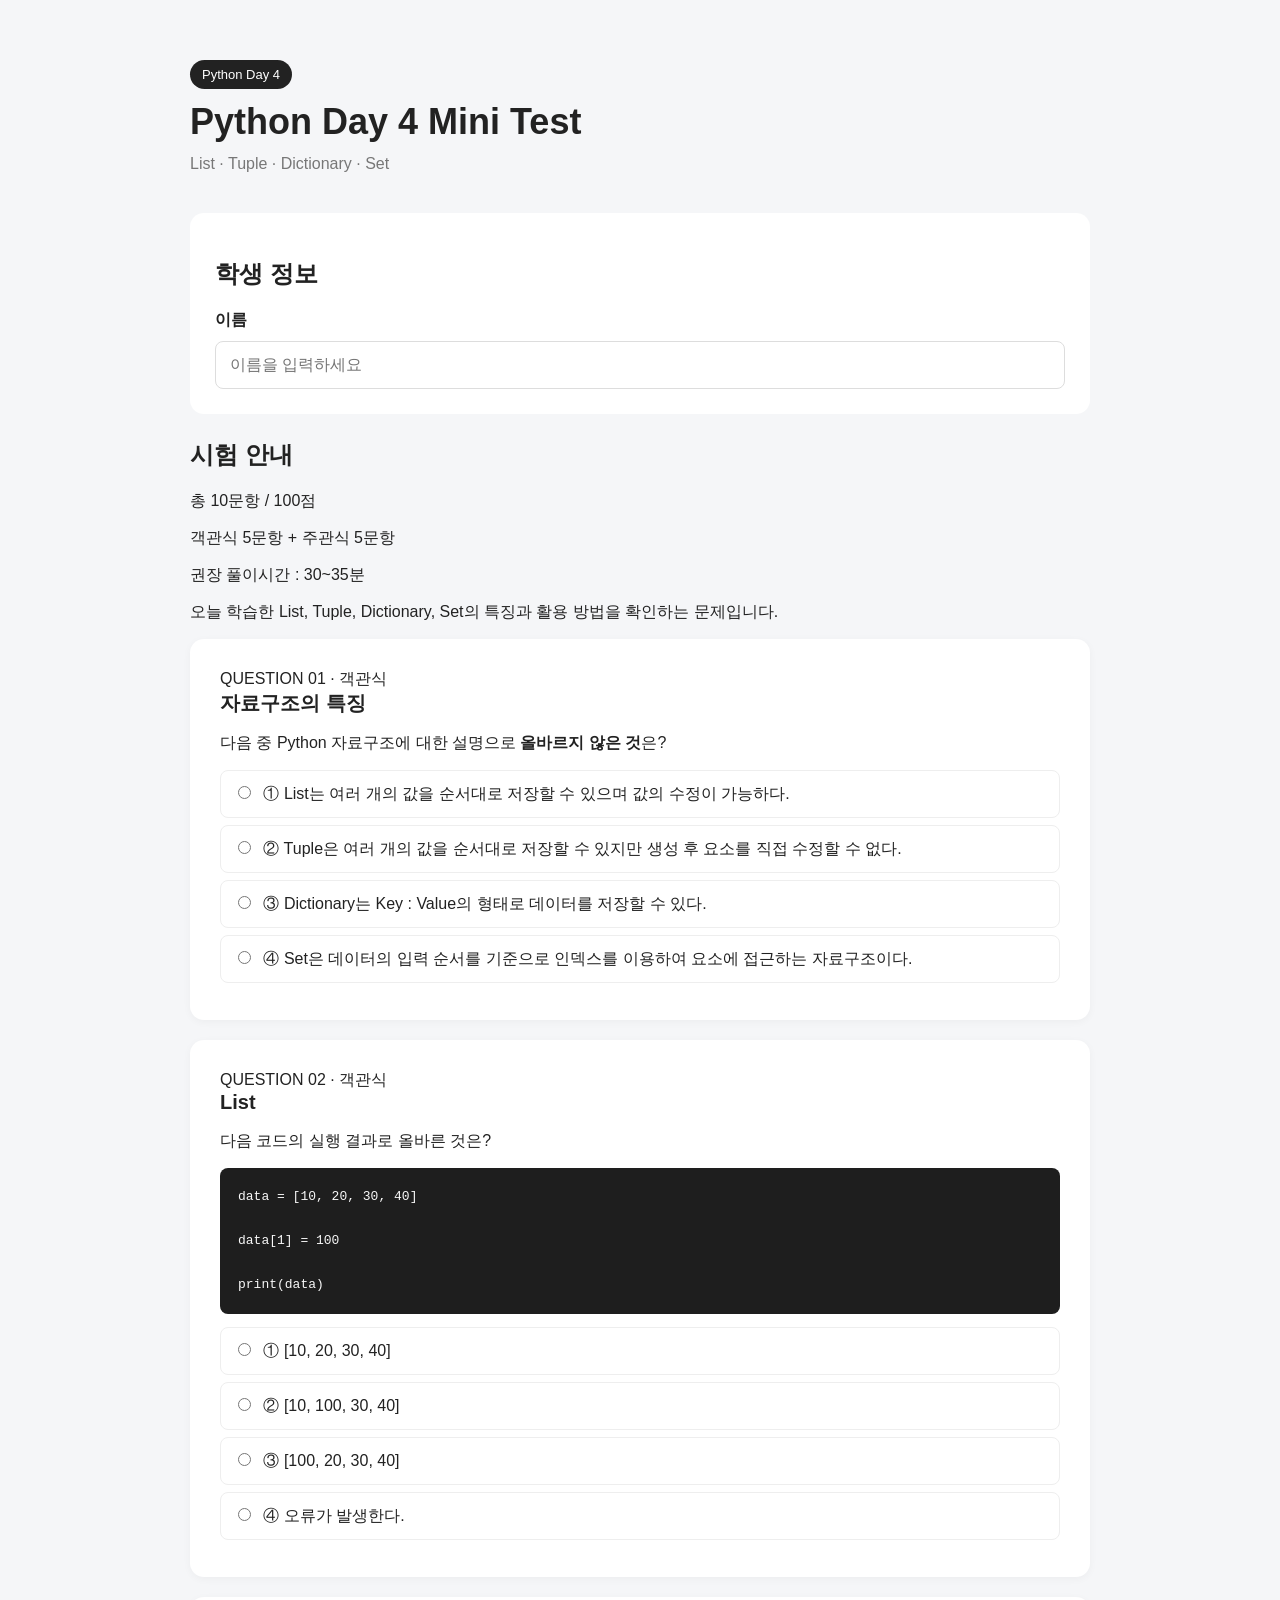
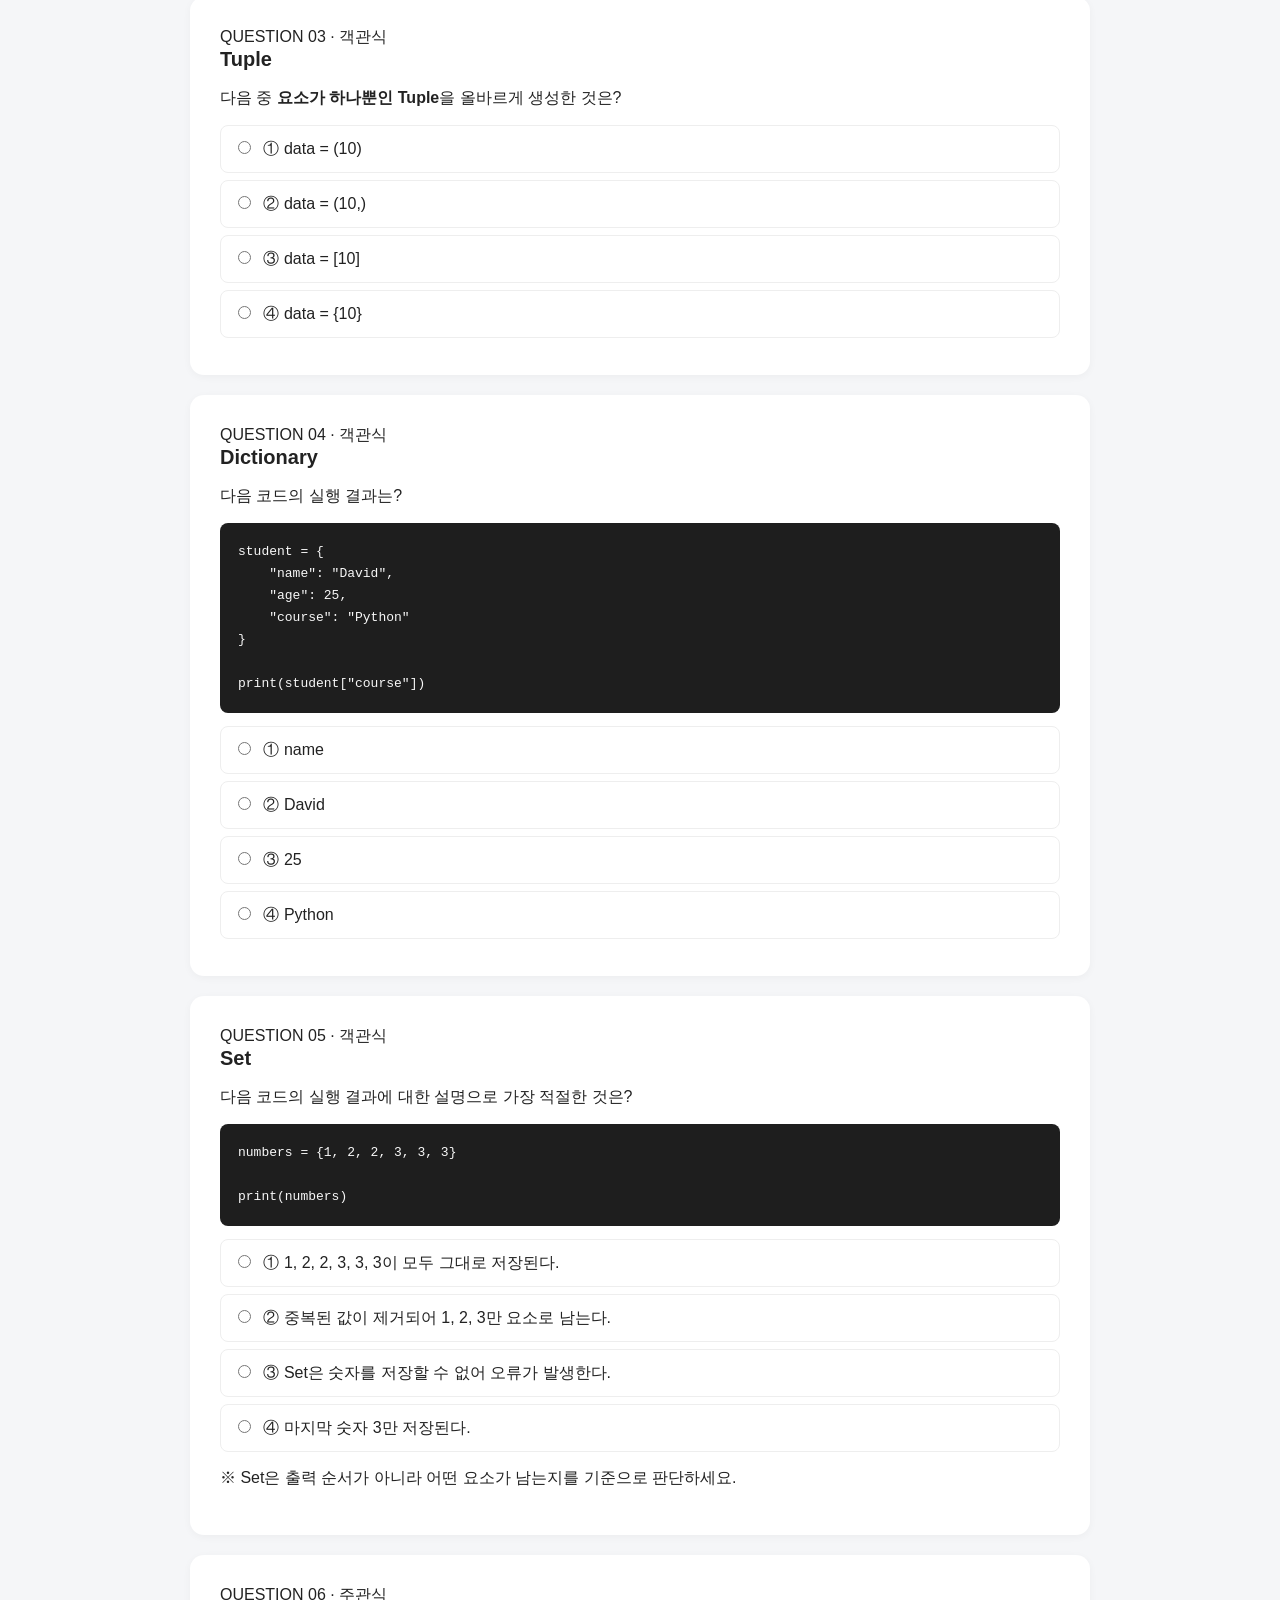
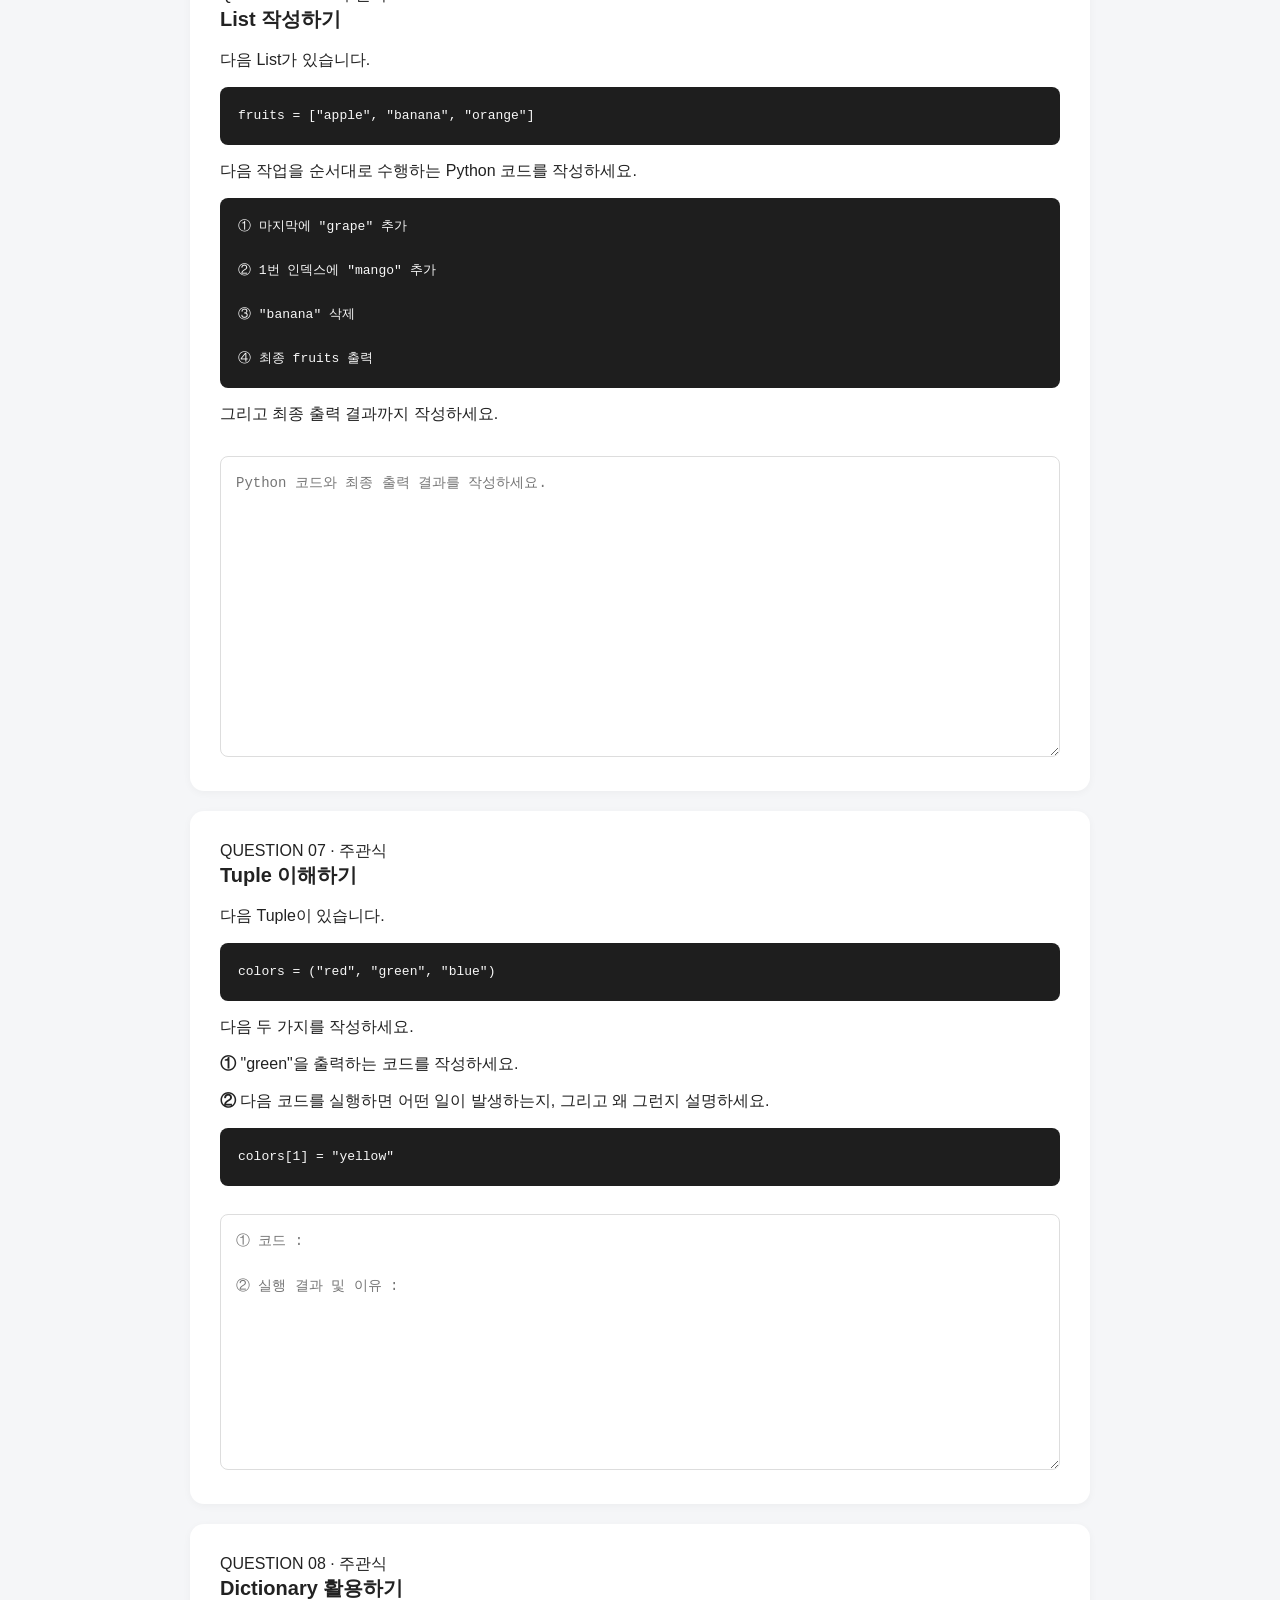
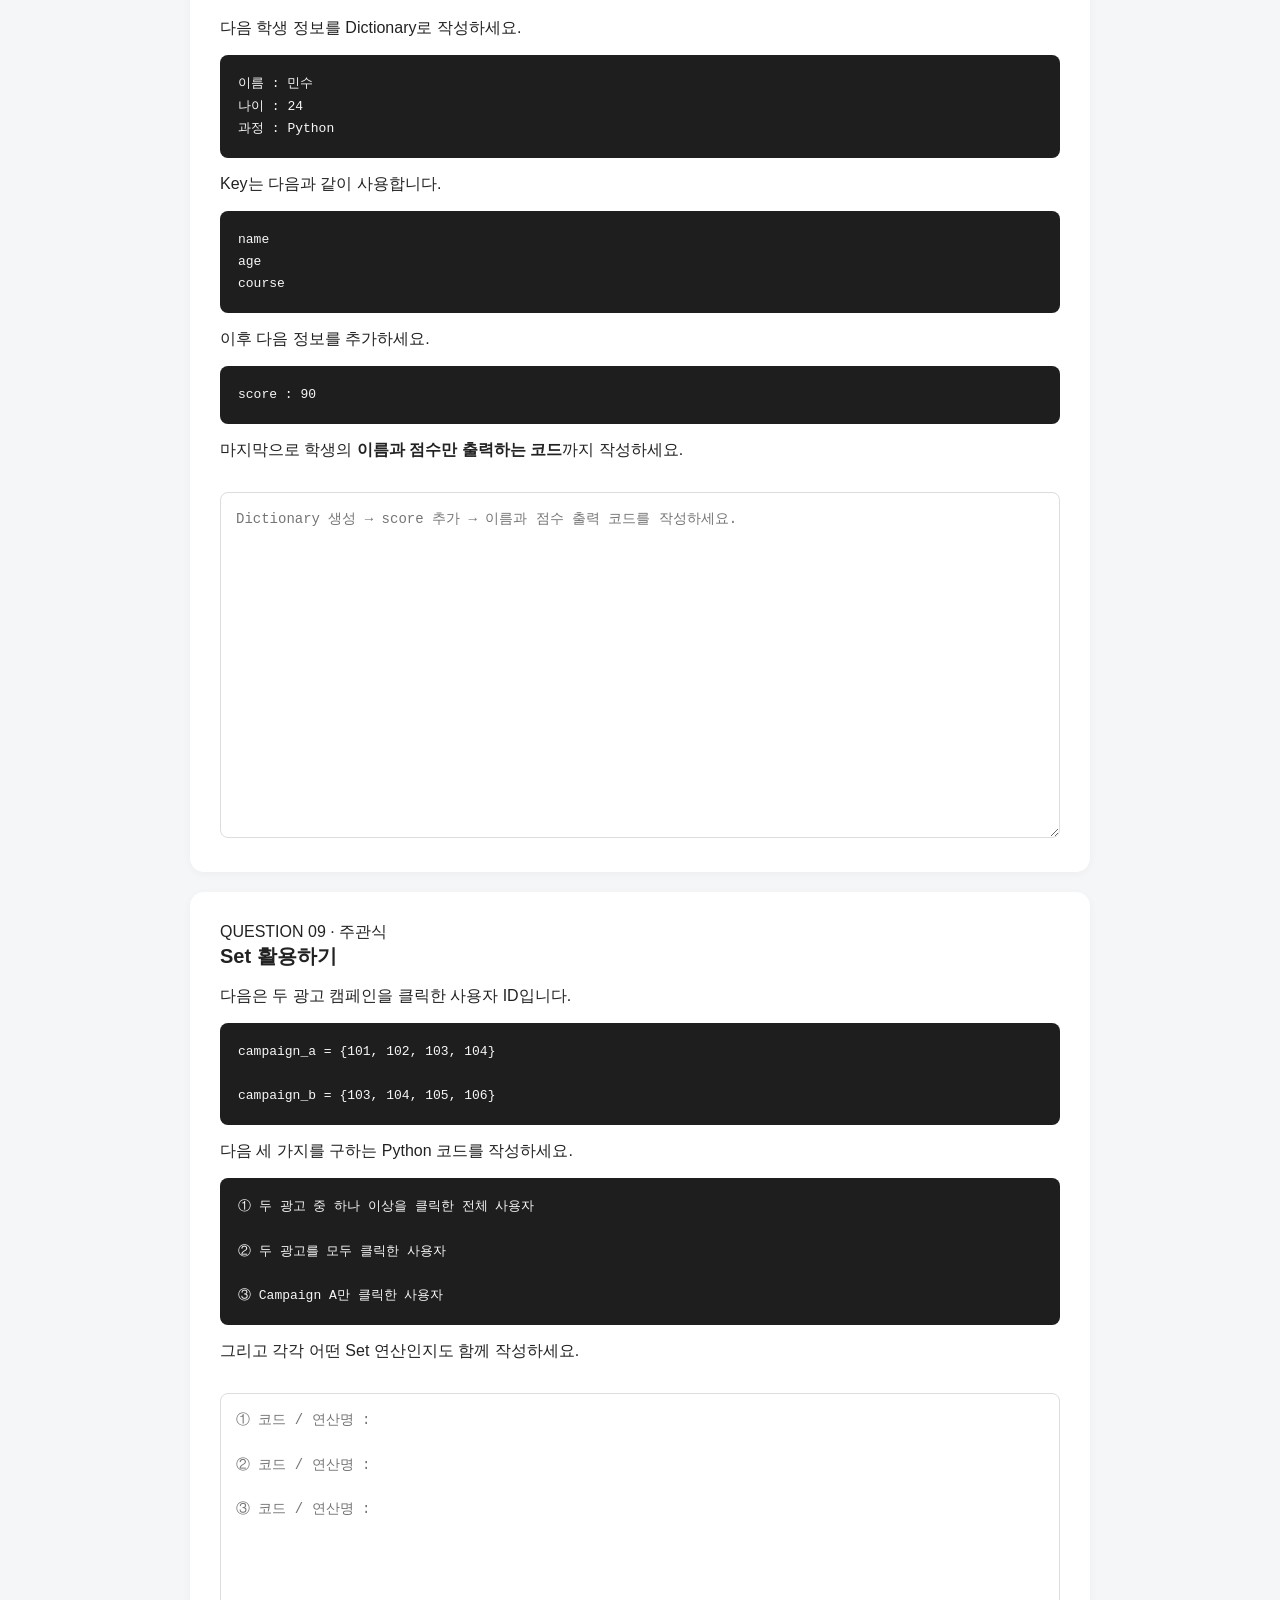
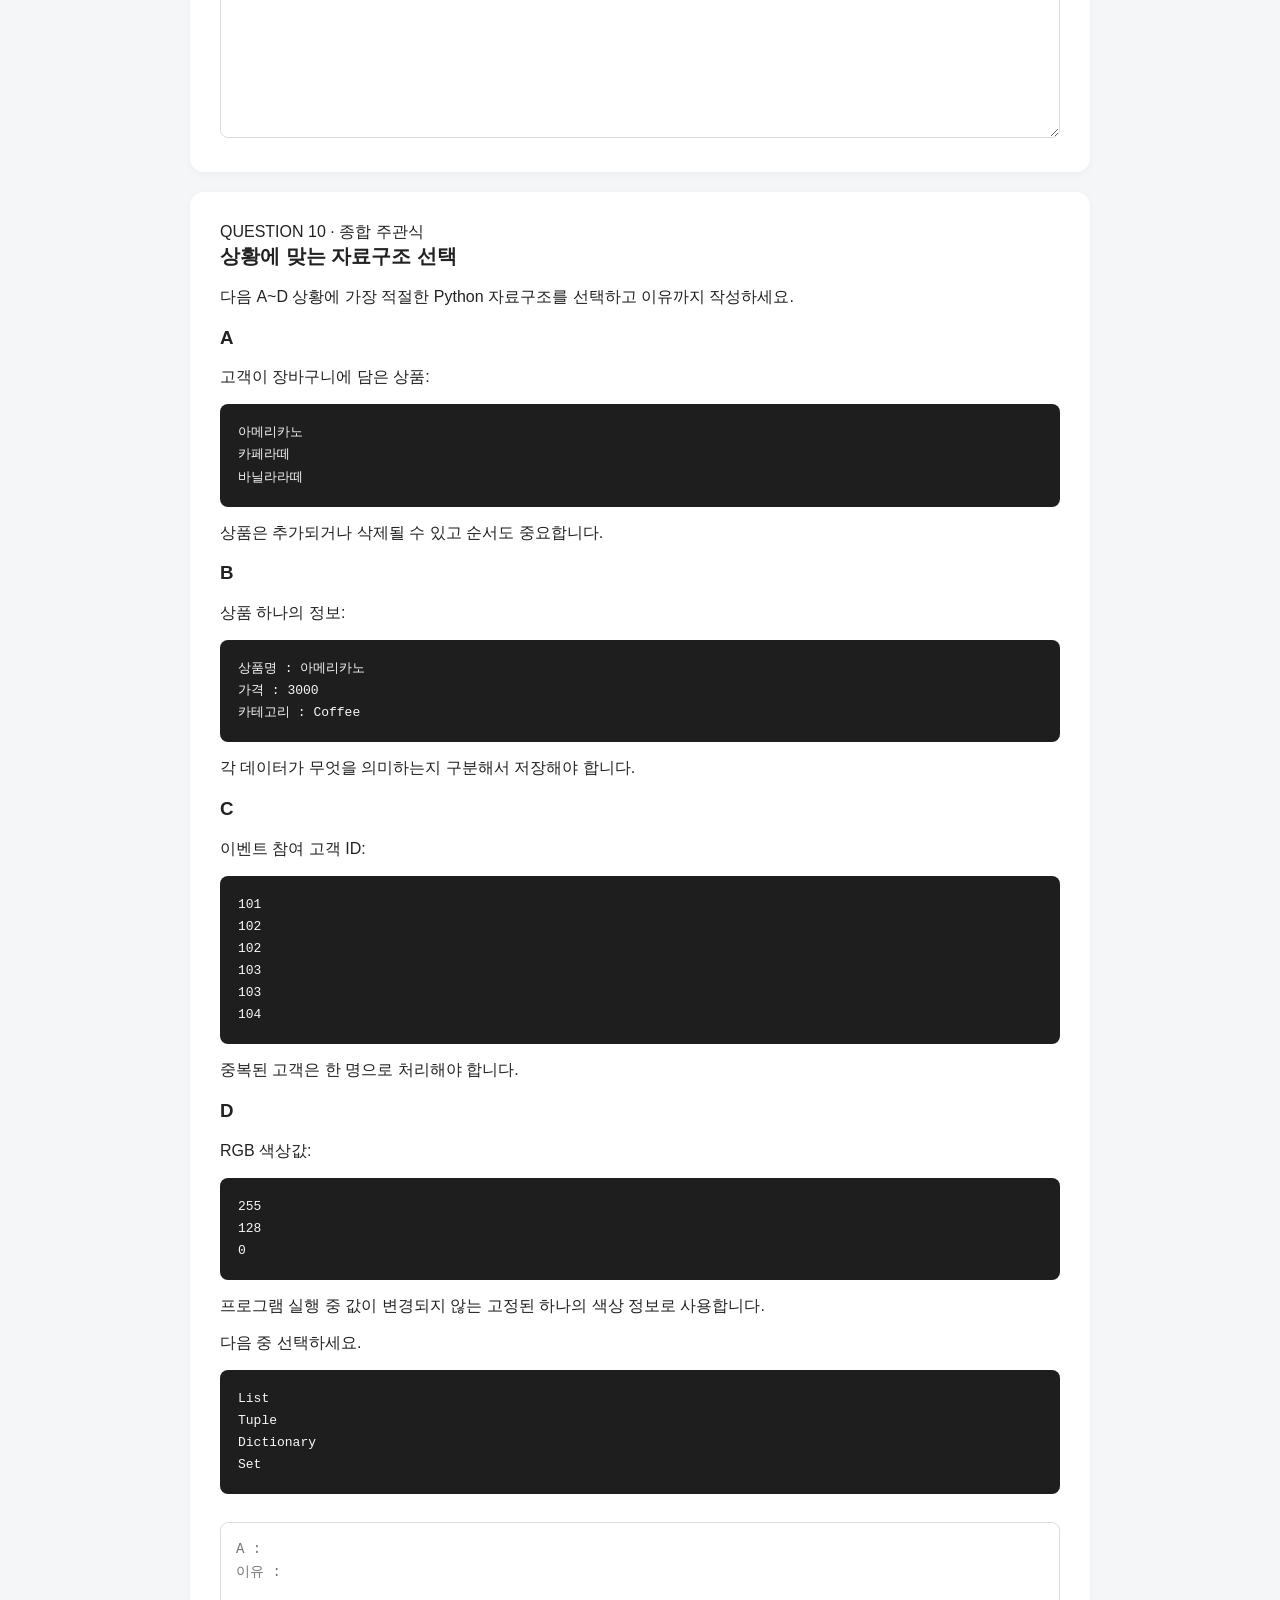
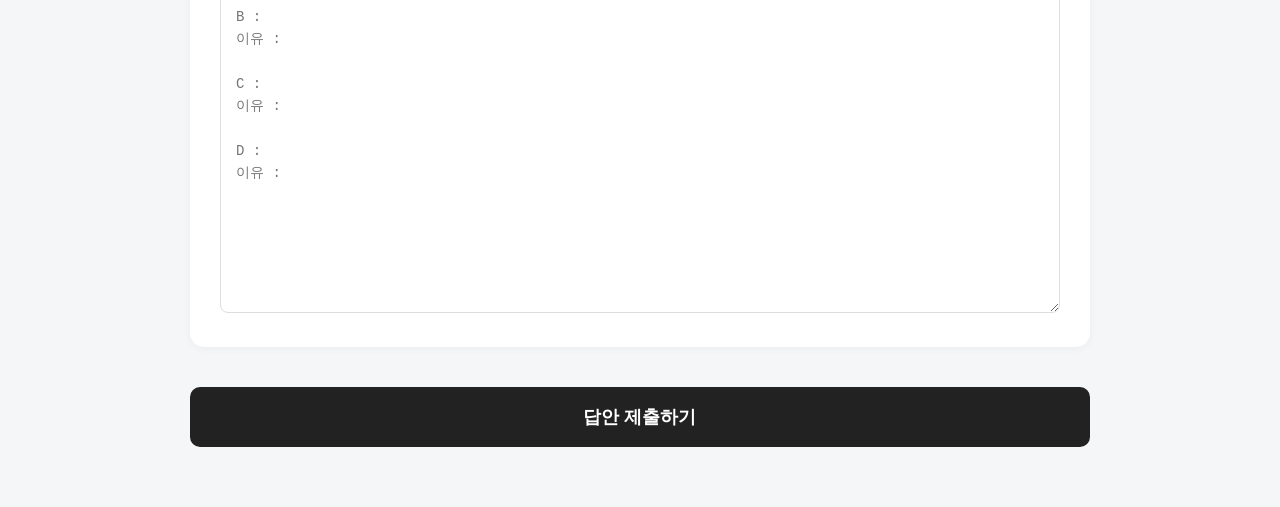
==== commit 9d33bb7d: "26090201" ====
--- a/index.html
+++ b/index.html
@@ -5,7 +5,7 @@
 
     <meta name="viewport" content="width=device-width, initial-scale=1.0" />
 
-    <title>Marketing Day 1 Mini Test</title>
+    <title>Python Day 4 Mini Test</title>
 
     <!-- 기존 CSS 재사용 -->
     <link rel="stylesheet" href="style.css" />
@@ -18,15 +18,11 @@
   ====================================== -->
 
       <header>
-        <p class="badge">Marketing Day 1</p>
-
-        <h1>Marketing Day 1 Mini Test</h1>
-
-        <p class="description">
-          Data · Information · Insight · Hypothesis · Decision
-          <br />
-          정량/정성 데이터 · Meta Pixel · D2C
-        </p>
+        <p class="badge">Python Day 4</p>
+
+        <h1>Python Day 4 Mini Test</h1>
+
+        <p class="description">List · Tuple · Dictionary · Set</p>
       </header>
 
       <!-- =====================================
@@ -55,8 +51,8 @@
         <p>권장 풀이시간 : 30~35분</p>
 
         <p>
-          주관식은 정답 문장을 외워서 작성하기보다 오늘 학습한 개념을 바탕으로
-          자신의 생각을 작성하세요.
+          오늘 학습한 List, Tuple, Dictionary, Set의 특징과 활용 방법을 확인하는
+          문제입니다.
         </p>
       </section>
 
@@ -68,35 +64,38 @@
         <section class="question">
           <div class="question-number">QUESTION 01 · 객관식</div>
 
-          <h2>Data → Decision</h2>
-
-          <p>
-            오늘 학습한 마케팅 데이터를 의사결정으로 발전시키는 과정으로 가장
-            적절한 것은?
+          <h2>자료구조의 특징</h2>
+
+          <p>
+            다음 중 Python 자료구조에 대한 설명으로
+            <strong>올바르지 않은 것</strong>은?
           </p>
 
           <label class="option">
             <input type="radio" name="q1" value="1" />
 
-            ① Data → Insight → Information → Decision → Hypothesis
+            ① List는 여러 개의 값을 순서대로 저장할 수 있으며 값의 수정이
+            가능하다.
           </label>
 
           <label class="option">
             <input type="radio" name="q1" value="2" />
 
-            ② Data → Information → Insight → Hypothesis → Decision
+            ② Tuple은 여러 개의 값을 순서대로 저장할 수 있지만 생성 후 요소를
+            직접 수정할 수 없다.
           </label>
 
           <label class="option">
             <input type="radio" name="q1" value="3" />
 
-            ③ Information → Data → Hypothesis → Insight → Decision
+            ③ Dictionary는 Key : Value의 형태로 데이터를 저장할 수 있다.
           </label>
 
           <label class="option">
             <input type="radio" name="q1" value="4" />
 
-            ④ Data → Hypothesis → Information → Decision → Insight
+            ④ Set은 데이터의 입력 순서를 기준으로 인덱스를 이용하여 요소에
+            접근하는 자료구조이다.
           </label>
         </section>
 
@@ -107,41 +106,38 @@
         <section class="question">
           <div class="question-number">QUESTION 02 · 객관식</div>
 
-          <h2>Information과 Insight</h2>
-
-          <p>어떤 D2C 쇼핑몰에서 다음 결과를 확인했습니다.</p>
-
-          <blockquote>
-            모바일 방문자의 상품 상세페이지 이탈률이 PC 방문자보다 높다.
-          </blockquote>
-
-          <p>이 결과를 바탕으로 마케터가 다음과 같이 판단했습니다.</p>
-
-          <blockquote>
-            모바일 상품 상세페이지의 구매 버튼이나 상품정보 전달 방식에 문제가
-            있을 가능성이 있다.
-          </blockquote>
-
-          <p>두 번째 내용은 다음 중 어디에 가장 가깝습니까?</p>
+          <h2>List</h2>
+
+          <p>다음 코드의 실행 결과로 올바른 것은?</p>
+
+          <pre><code>data = [10, 20, 30, 40]
+
+data[1] = 100
+
+print(data)</code></pre>
 
           <label class="option">
             <input type="radio" name="q2" value="1" />
-            ① Data
+
+            ① [10, 20, 30, 40]
           </label>
 
           <label class="option">
             <input type="radio" name="q2" value="2" />
-            ② Information
+
+            ② [10, 100, 30, 40]
           </label>
 
           <label class="option">
             <input type="radio" name="q2" value="3" />
-            ③ Insight
+
+            ③ [100, 20, 30, 40]
           </label>
 
           <label class="option">
             <input type="radio" name="q2" value="4" />
-            ④ Decision
+
+            ④ 오류가 발생한다.
           </label>
         </section>
 
@@ -152,32 +148,35 @@
         <section class="question">
           <div class="question-number">QUESTION 03 · 객관식</div>
 
-          <h2>정량적 데이터와 정성적 데이터</h2>
+          <h2>Tuple</h2>
 
           <p>
             다음 중
-            <strong>정성적 데이터(Qualitative Data)</strong>에 가장 가까운 것은?
+            <strong>요소가 하나뿐인 Tuple</strong>을 올바르게 생성한 것은?
           </p>
 
           <label class="option">
             <input type="radio" name="q3" value="1" />
-            ① 광고 클릭 수 3,520회
+
+            ① data = (10)
           </label>
 
           <label class="option">
             <input type="radio" name="q3" value="2" />
-            ② 구매 전환율 3.2%
+
+            ② data = (10,)
           </label>
 
           <label class="option">
             <input type="radio" name="q3" value="3" />
 
-            ③ 고객 인터뷰에서 "배송비 때문에 구매를 망설였다"는 의견
+            ③ data = [10]
           </label>
 
           <label class="option">
             <input type="radio" name="q3" value="4" />
-            ④ 일평균 사이트 방문자 15,000명
+
+            ④ data = {10}
           </label>
         </section>
 
@@ -188,37 +187,40 @@
         <section class="question">
           <div class="question-number">QUESTION 04 · 객관식</div>
 
-          <h2>Meta Pixel</h2>
-
-          <p>
-            D2C 쇼핑몰에
-            <strong>Meta Pixel</strong>을 설치하는 가장 중요한 목적은
-            무엇입니까?
-          </p>
+          <h2>Dictionary</h2>
+
+          <p>다음 코드의 실행 결과는?</p>
+
+          <pre><code>student = {
+    "name": "David",
+    "age": 25,
+    "course": "Python"
+}
+
+print(student["course"])</code></pre>
 
           <label class="option">
             <input type="radio" name="q4" value="1" />
 
-            ① 웹사이트 디자인을 자동으로 변경하기 위해
+            ① name
           </label>
 
           <label class="option">
             <input type="radio" name="q4" value="2" />
 
-            ② 웹사이트 방문자의 행동 및 전환 이벤트를 측정하고 광고 최적화에
-            활용하기 위해
+            ② David
           </label>
 
           <label class="option">
             <input type="radio" name="q4" value="3" />
 
-            ③ Instagram 팔로워를 자동으로 증가시키기 위해
+            ③ 25
           </label>
 
           <label class="option">
             <input type="radio" name="q4" value="4" />
 
-            ④ 상품 이미지를 Meta 광고 크기에 맞게 자동 변환하기 위해
+            ④ Python
           </label>
         </section>
 
@@ -229,49 +231,41 @@
         <section class="question">
           <div class="question-number">QUESTION 05 · 객관식</div>
 
-          <h2>Pixel Event</h2>
-
-          <p>쇼핑몰 방문자가 다음과 같이 행동했습니다.</p>
-
-          <pre><code>광고 클릭
-    ↓
-상품 상세페이지 방문
-    ↓
-장바구니 추가
-    ↓
-결제
-    ↓
-구매 완료</code></pre>
-
-          <p>
-            Meta Pixel을 통해 이러한 행동을 이벤트로 수집하는 가장 중요한
-            이유는?
-          </p>
+          <h2>Set</h2>
+
+          <p>다음 코드의 실행 결과에 대한 설명으로 가장 적절한 것은?</p>
+
+          <pre><code>numbers = {1, 2, 2, 3, 3, 3}
+
+print(numbers)</code></pre>
 
           <label class="option">
             <input type="radio" name="q5" value="1" />
 
-            ① 모든 방문자의 이름과 전화번호를 알아내기 위해
+            ① 1, 2, 2, 3, 3, 3이 모두 그대로 저장된다.
           </label>
 
           <label class="option">
             <input type="radio" name="q5" value="2" />
 
-            ② 어떤 행동이 실제 구매 전환으로 이어지는지 측정하고 광고 성과 및
-            최적화에 활용하기 위해
+            ② 중복된 값이 제거되어 1, 2, 3만 요소로 남는다.
           </label>
 
           <label class="option">
             <input type="radio" name="q5" value="3" />
 
-            ③ 웹사이트 서버를 빠르게 만들기 위해
+            ③ Set은 숫자를 저장할 수 없어 오류가 발생한다.
           </label>
 
           <label class="option">
             <input type="radio" name="q5" value="4" />
 
-            ④ 경쟁사의 광고비를 알아내기 위해
-          </label>
+            ④ 마지막 숫자 3만 저장된다.
+          </label>
+
+          <p>
+            ※ Set은 출력 순서가 아니라 어떤 요소가 남는지를 기준으로 판단하세요.
+          </p>
         </section>
 
         <!-- =====================================
@@ -281,35 +275,28 @@
         <section class="question">
           <div class="question-number">QUESTION 06 · 주관식</div>
 
-          <h2>Data → Information → Insight</h2>
-
-          <p>한 D2C 화장품 쇼핑몰에서 다음 데이터를 확인했습니다.</p>
-
-          <pre><code>상품 상세페이지 방문자 : 10,000명
-
-장바구니 추가 : 2,000명
-
-구매 완료 : 400명</code></pre>
-
-          <p>위 데이터를 바탕으로 다음 두 가지를 작성하세요.</p>
-
-          <p>
-            <strong>① Information</strong><br />
-            숫자에서 객관적으로 확인할 수 있는 사실을 1개 작성하세요.
-          </p>
-
-          <p>
-            <strong>② Insight</strong><br />
-            해당 Information을 바탕으로 마케터가 생각해볼 수 있는 의미 또는
-            문제점을 1개 작성하세요.
-          </p>
+          <h2>List 작성하기</h2>
+
+          <p>다음 List가 있습니다.</p>
+
+          <pre><code>fruits = ["apple", "banana", "orange"]</code></pre>
+
+          <p>다음 작업을 순서대로 수행하는 Python 코드를 작성하세요.</p>
+
+          <pre><code>① 마지막에 "grape" 추가
+
+② 1번 인덱스에 "mango" 추가
+
+③ "banana" 삭제
+
+④ 최종 fruits 출력</code></pre>
+
+          <p>그리고 최종 출력 결과까지 작성하세요.</p>
 
           <textarea
             name="q6"
-            rows="10"
-            placeholder="① Information :
-
-② Insight :"
+            rows="12"
+            placeholder="Python 코드와 최종 출력 결과를 작성하세요."
           ></textarea>
         </section>
 
@@ -320,25 +307,33 @@
         <section class="question">
           <div class="question-number">QUESTION 07 · 주관식</div>
 
-          <h2>Insight → Hypothesis</h2>
-
-          <p>
-            6번에서 발견한 Insight를 기반으로
-            <strong>검증 가능한 마케팅 가설(Hypothesis)</strong>
-            하나를 작성하세요.
-          </p>
-
-          <p>다음 형식을 참고할 수 있습니다.</p>
-
-          <blockquote>
-            만약 ____________ 한다면, ____________ 때문에 ____________ 지표가
-            개선될 것이다.
-          </blockquote>
+          <h2>Tuple 이해하기</h2>
+
+          <p>다음 Tuple이 있습니다.</p>
+
+          <pre><code>colors = ("red", "green", "blue")</code></pre>
+
+          <p>다음 두 가지를 작성하세요.</p>
+
+          <p>
+            <strong>①</strong>
+            "green"을 출력하는 코드를 작성하세요.
+          </p>
+
+          <p>
+            <strong>②</strong>
+            다음 코드를 실행하면 어떤 일이 발생하는지, 그리고 왜 그런지
+            설명하세요.
+          </p>
+
+          <pre><code>colors[1] = "yellow"</code></pre>
 
           <textarea
             name="q7"
-            rows="8"
-            placeholder="마케팅 가설을 작성하세요."
+            rows="10"
+            placeholder="① 코드 :
+
+② 실행 결과 및 이유 :"
           ></textarea>
         </section>
 
@@ -349,26 +344,33 @@
         <section class="question">
           <div class="question-number">QUESTION 08 · 주관식</div>
 
-          <h2>정량 + 정성 데이터</h2>
-
-          <p>어떤 쇼핑몰의 장바구니 이탈률이 매우 높다는 것을 발견했습니다.</p>
-
-          <p>이를 분석하기 위해 필요한 데이터를 각각 하나씩 제안하세요.</p>
-
-          <pre><code>① 정량적 데이터(Quantitative Data):
-
-② 정성적 데이터(Qualitative Data):</code></pre>
-
-          <p>그리고 왜 두 데이터를 함께 확인해야 하는지도 간단히 설명하세요.</p>
+          <h2>Dictionary 활용하기</h2>
+
+          <p>다음 학생 정보를 Dictionary로 작성하세요.</p>
+
+          <pre><code>이름 : 민수
+나이 : 24
+과정 : Python</code></pre>
+
+          <p>Key는 다음과 같이 사용합니다.</p>
+
+          <pre><code>name
+age
+course</code></pre>
+
+          <p>이후 다음 정보를 추가하세요.</p>
+
+          <pre><code>score : 90</code></pre>
+
+          <p>
+            마지막으로 학생의
+            <strong>이름과 점수만 출력하는 코드</strong>까지 작성하세요.
+          </p>
 
           <textarea
             name="q8"
-            rows="10"
-            placeholder="① 정량적 데이터 :
-
-② 정성적 데이터 :
-
-③ 두 데이터를 함께 확인해야 하는 이유 :"
+            rows="14"
+            placeholder="Dictionary 생성 → score 추가 → 이름과 점수 출력 코드를 작성하세요."
           ></textarea>
         </section>
 
@@ -379,31 +381,32 @@
         <section class="question">
           <div class="question-number">QUESTION 09 · 주관식</div>
 
-          <h2>Meta Pixel 실무 적용</h2>
-
-          <p>다음과 같은 D2C 쇼핑몰이 있습니다.</p>
-
-          <pre><code>Meta 광고
-    ↓
-D2C 쇼핑몰
-    ↓
-상품 상세페이지
-    ↓
-장바구니
-    ↓
-구매</code></pre>
-
-          <p>
-            만약 이 쇼핑몰에
-            <strong>Meta Pixel이 전혀 설치되어 있지 않다면</strong>, 광고 운영
-            및 분석 측면에서 발생할 수 있는 문제를
-            <strong>2가지 이상</strong> 작성하세요.
-          </p>
+          <h2>Set 활용하기</h2>
+
+          <p>다음은 두 광고 캠페인을 클릭한 사용자 ID입니다.</p>
+
+          <pre><code>campaign_a = {101, 102, 103, 104}
+
+campaign_b = {103, 104, 105, 106}</code></pre>
+
+          <p>다음 세 가지를 구하는 Python 코드를 작성하세요.</p>
+
+          <pre><code>① 두 광고 중 하나 이상을 클릭한 전체 사용자
+
+② 두 광고를 모두 클릭한 사용자
+
+③ Campaign A만 클릭한 사용자</code></pre>
+
+          <p>그리고 각각 어떤 Set 연산인지도 함께 작성하세요.</p>
 
           <textarea
             name="q9"
-            rows="10"
-            placeholder="Meta Pixel이 없을 때 발생할 수 있는 문제를 2가지 이상 작성하세요."
+            rows="14"
+            placeholder="① 코드 / 연산명 :
+
+② 코드 / 연산명 :
+
+③ 코드 / 연산명 :"
           ></textarea>
         </section>
 
@@ -414,54 +417,85 @@
         <section class="question">
           <div class="question-number">QUESTION 10 · 종합 주관식</div>
 
-          <h2>마케터의 Decision</h2>
-
-          <p>Meta 광고를 통해 D2C 쇼핑몰로 고객을 유입시키고 있습니다.</p>
-
-          <p>Pixel 데이터를 분석했더니:</p>
-
-          <pre><code>광고 클릭 : 많음
-
-상품 상세페이지 방문 : 많음
-
-장바구니 추가 : 많음
-
-구매 완료 : 매우 적음</code></pre>
-
-          <p>
-            추가로 고객 인터뷰를 진행했더니 다음 의견이 반복적으로
-            발견되었습니다.
-          </p>
-
-          <blockquote>
-            "결제 단계에서 배송비가 추가되는 것을 보고 구매를 포기했어요."
-          </blockquote>
-
-          <p>위 상황을 바탕으로 다음 4가지를 작성하세요.</p>
-
-          <pre><code>① Information :
-
-② Insight :
-
-③ Hypothesis :
-
-④ Decision :</code></pre>
+          <h2>상황에 맞는 자료구조 선택</h2>
+
+          <p>
+            다음 A~D 상황에 가장 적절한 Python 자료구조를 선택하고 이유까지
+            작성하세요.
+          </p>
+
+          <h3>A</h3>
+
+          <p>고객이 장바구니에 담은 상품:</p>
+
+          <pre><code>아메리카노
+카페라떼
+바닐라라떼</code></pre>
+
+          <p>상품은 추가되거나 삭제될 수 있고 순서도 중요합니다.</p>
+
+          <h3>B</h3>
+
+          <p>상품 하나의 정보:</p>
+
+          <pre><code>상품명 : 아메리카노
+가격 : 3000
+카테고리 : Coffee</code></pre>
+
+          <p>각 데이터가 무엇을 의미하는지 구분해서 저장해야 합니다.</p>
+
+          <h3>C</h3>
+
+          <p>이벤트 참여 고객 ID:</p>
+
+          <pre><code>101
+102
+102
+103
+103
+104</code></pre>
+
+          <p>중복된 고객은 한 명으로 처리해야 합니다.</p>
+
+          <h3>D</h3>
+
+          <p>RGB 색상값:</p>
+
+          <pre><code>255
+128
+0</code></pre>
+
+          <p>
+            프로그램 실행 중 값이 변경되지 않는 고정된 하나의 색상 정보로
+            사용합니다.
+          </p>
+
+          <p>다음 중 선택하세요.</p>
+
+          <pre><code>List
+Tuple
+Dictionary
+Set</code></pre>
 
           <textarea
             name="q10"
-            rows="14"
-            placeholder="① Information :
-
-② Insight :
-
-③ Hypothesis :
-
-④ Decision :"
+            rows="16"
+            placeholder="A :
+이유 :
+
+B :
+이유 :
+
+C :
+이유 :
+
+D :
+이유 :"
           ></textarea>
         </section>
 
         <!-- =====================================
-         제출
+         제출 버튼
     ====================================== -->
 
         <button type="button" id="submitBtn" class="submit-btn">
@@ -469,7 +503,10 @@
         </button>
       </form>
 
-      <!-- 결과 -->
+      <!-- =====================================
+       제출 결과
+  ====================================== -->
+
       <div id="result" class="result hidden"></div>
     </div>
 
